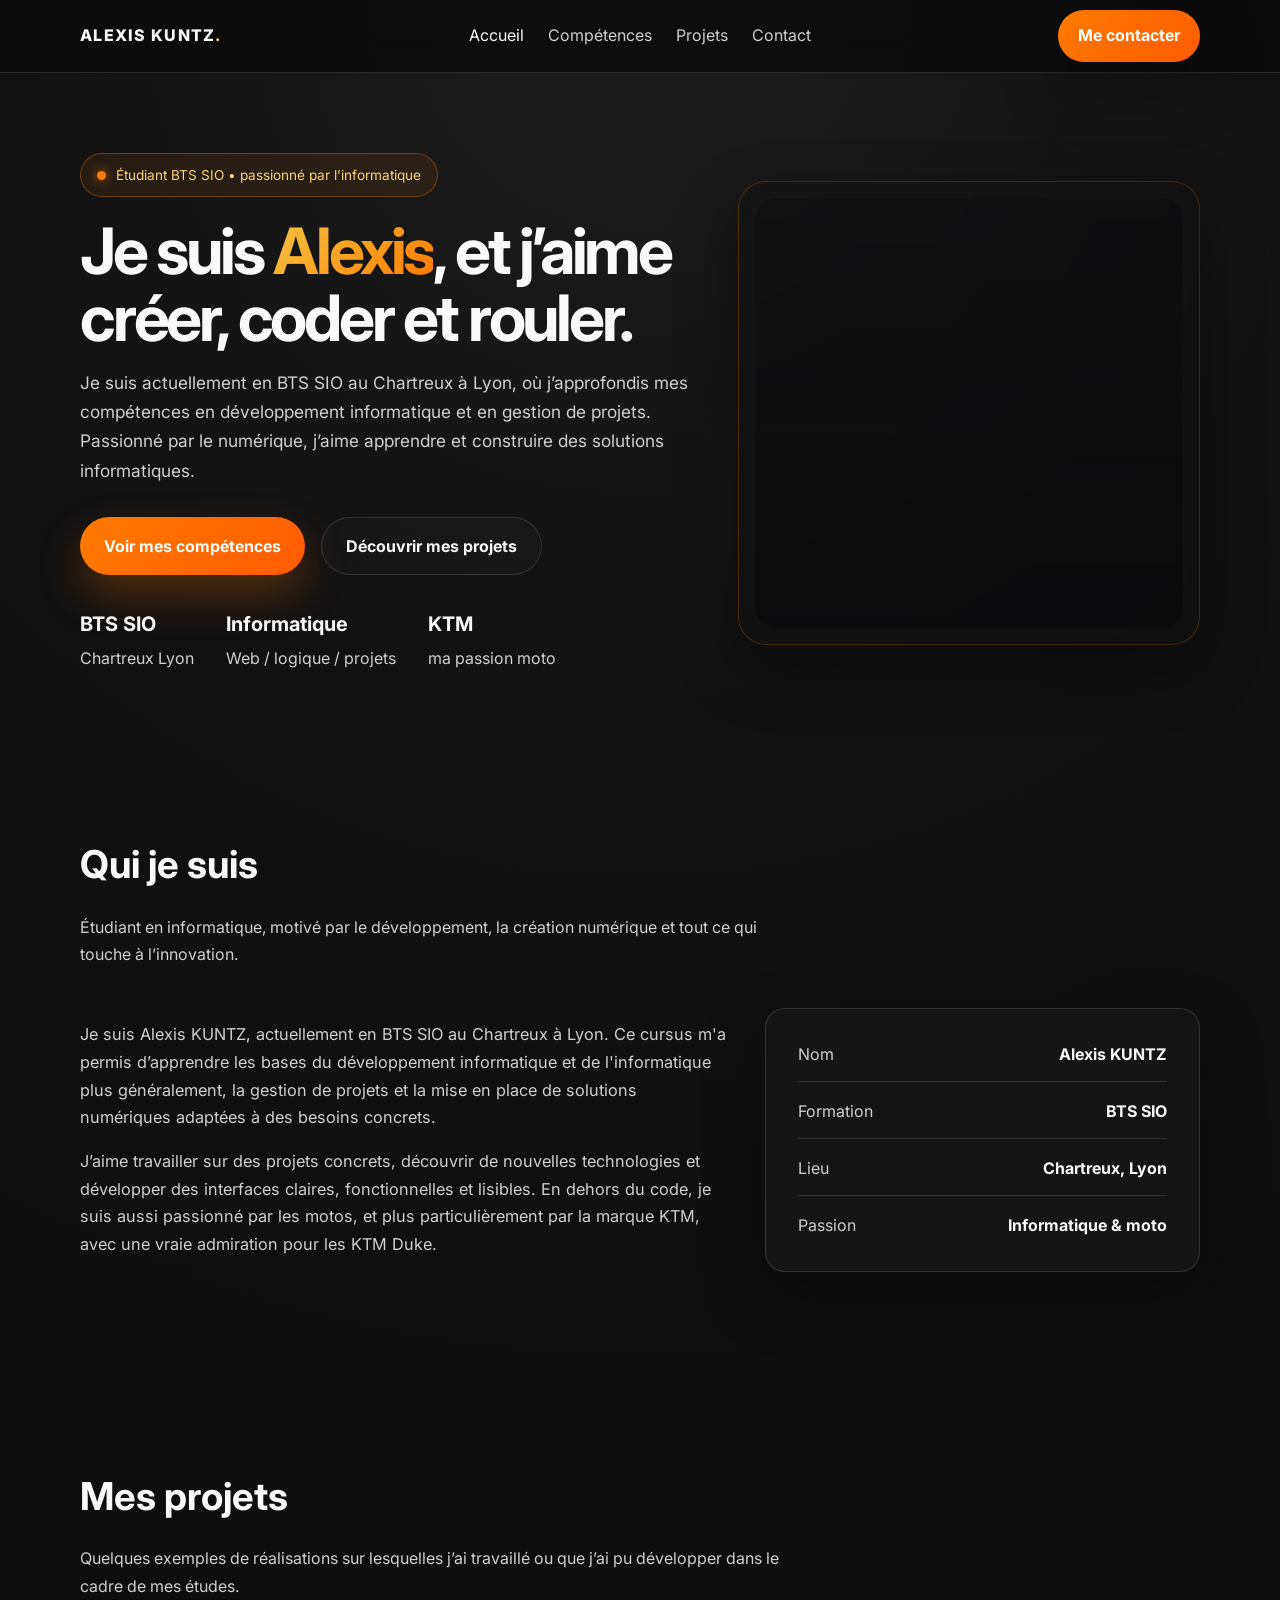
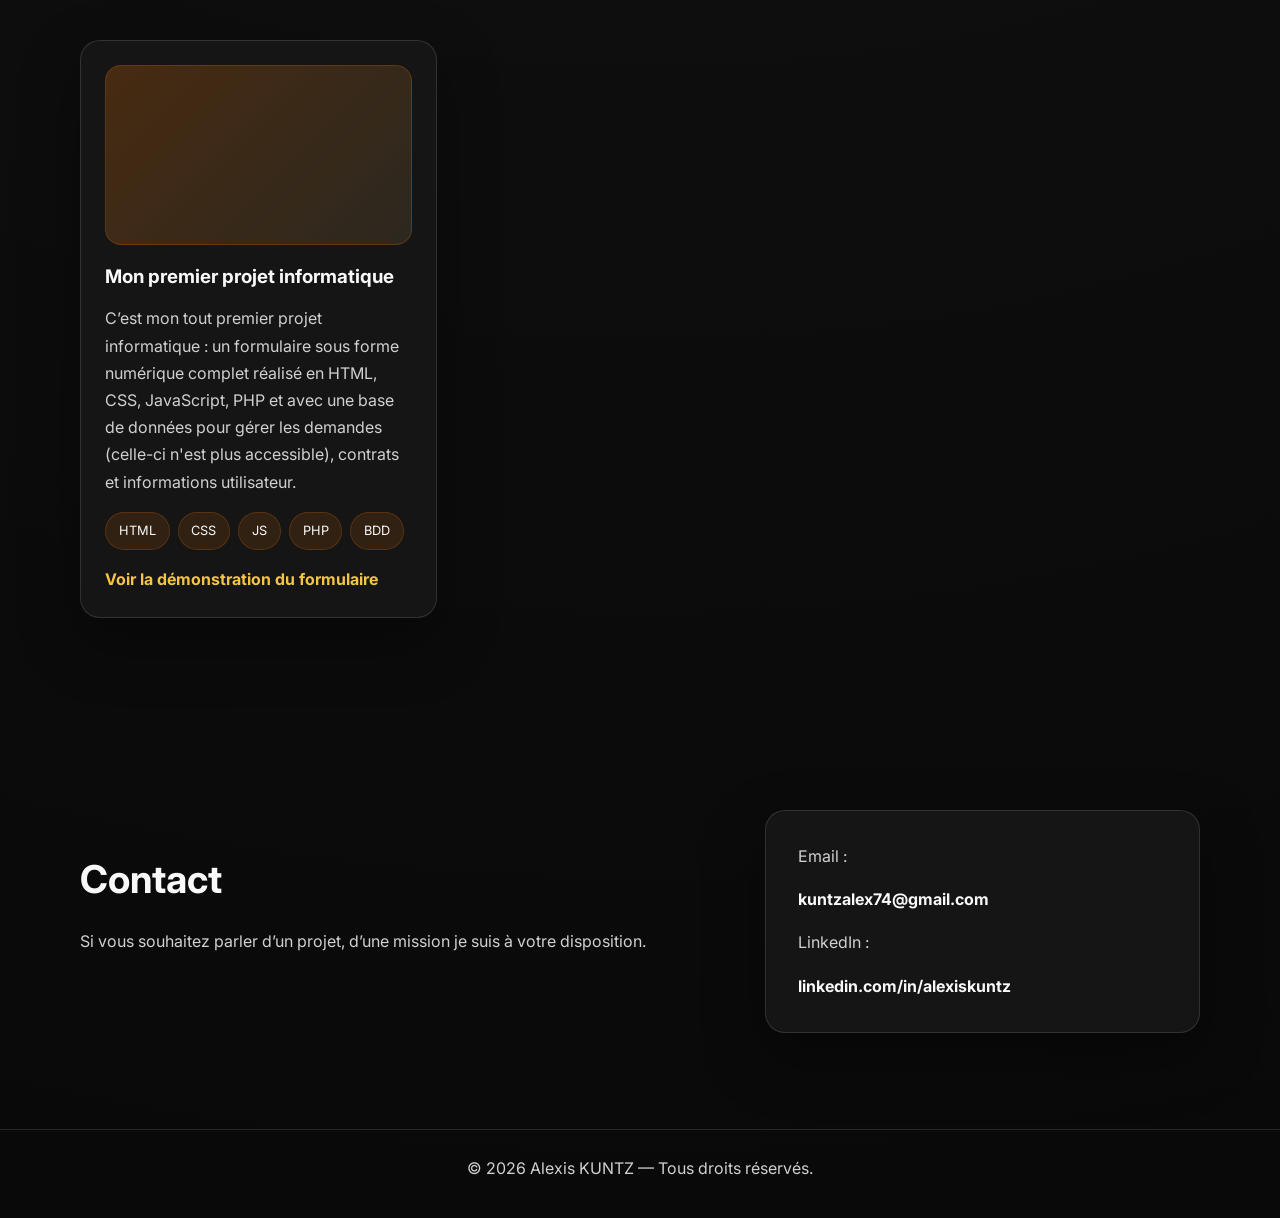
==== index.html @ f5c3c8d5 "Ajouter les pages principales du portfolio" ====
<!DOCTYPE html>
<html lang="fr">
  <head>
    <meta charset="UTF-8" />
    <meta name="viewport" content="width=device-width, initial-scale=1.0" />

    <title>Alexis KUNTZ | Portfolio</title>

    <meta
      name="description"
      content="Portfolio d'Alexis KUNTZ, étudiant en BTS SIO passionné par l'informatique et les motos KTM."
    />

    <link rel="preconnect" href="https://fonts.googleapis.com" />
    <link rel="preconnect" href="https://fonts.gstatic.com" crossorigin />

    <link
      href="https://fonts.googleapis.com/css2?family=Inter:wght@400;500;600;700;800;900&display=swap"
      rel="stylesheet"
    />

    <link rel="stylesheet" href="styles.css" />
  </head>

  <body>

    <header class="header">
      <div class="container nav">

        <a href="index.html" class="brand">
          Alexis KUNTZ<span>.</span>
        </a>

        <nav class="nav-links" aria-label="Navigation principale">
          <a href="index.html" class="active">Accueil</a>
          <a href="competences.html">Compétences</a>
          <a href="#projects">Projets</a>
          <a href="#contact">Contact</a>
        </nav>

        <a class="nav-cta" href="#contact">
          Me contacter
        </a>

      </div>
    </header>


    <main>

      <section class="hero">

        <div class="container hero-grid">

          <div>

            <div class="eyebrow">
              Étudiant BTS SIO • passionné par l’informatique
            </div>

            <h1>
              Je suis <span class="gradient">Alexis</span>,
              et j’aime créer, coder et rouler.
            </h1>

            <p>
              Je suis actuellement en BTS SIO au Chartreux à Lyon, où
              j’approfondis mes compétences en développement informatique
              et en gestion de projets. Passionné par le numérique, j’aime
              apprendre et construire des solutions informatiques.
            </p>


            <div class="hero-actions">

              <a
                class="btn btn-primary"
                href="competences.html"
              >
                Voir mes compétences
              </a>

              <a
                class="btn btn-secondary"
                href="#projects"
              >
                Découvrir mes projets
              </a>

            </div>


            <div class="hero-metrics">

              <div class="metric">
                <strong>BTS SIO</strong>
                <span>Chartreux Lyon</span>
              </div>

              <div class="metric">
                <strong>Informatique</strong>
                <span>Web / logique / projets</span>
              </div>

              <div class="metric">
                <strong>KTM</strong>
                <span>ma passion moto</span>
              </div>

            </div>

          </div>


          <div
            class="hero-visual"
            aria-label="Illustration de moto KTM"
          >

            <div class="bike-card">

              <div class="bike-visual">

                <div class="bike-mark">
                  DUKE
                </div>

                <div class="bike-shape"></div>

              </div>

            </div>

          </div>

        </div>

      </section>


      <section class="section" id="about">

        <div class="container">

          <h2 class="section-title">
            Qui je suis
          </h2>

          <p class="section-subtitle">
            Étudiant en informatique, motivé par le développement,
            la création numérique et tout ce qui touche à l’innovation.
          </p>


          <div class="about-grid">

            <div class="text-block">

              <p>
                Je suis Alexis KUNTZ, actuellement en BTS SIO au
                Chartreux à Lyon. Ce cursus m'a permis d’apprendre
                les bases du développement informatique et de l'informatique plus généralement,
                la gestion de projets et la mise en place de solutions numériques
                adaptées à des besoins concrets.
              </p>

              <p>
                J’aime travailler sur des projets concrets, découvrir
                de nouvelles technologies et développer des interfaces
                claires, fonctionnelles et lisibles. En dehors du code,
                je suis aussi passionné par les motos, et plus
                particulièrement par la marque KTM, avec une vraie
                admiration pour les KTM Duke.
              </p>

            </div>


            <aside class="info-panel">

              <div class="info-list">

                <div class="info-item">
                  <span>Nom</span>
                  <strong>Alexis KUNTZ</strong>
                </div>

                <div class="info-item">
                  <span>Formation</span>
                  <strong>BTS SIO</strong>
                </div>

                <div class="info-item">
                  <span>Lieu</span>
                  <strong>Chartreux, Lyon</strong>
                </div>

                <div class="info-item">
                  <span>Passion</span>
                  <strong>Informatique & moto</strong>
                </div>

              </div>

            </aside>

          </div>

        </div>

      </section>


      <section class="section" id="projects">

        <div class="container">

          <h2 class="section-title">
            Mes projets
          </h2>

          <p class="section-subtitle">
            Quelques exemples de réalisations sur lesquelles j’ai
            travaillé ou que j’ai pu développer dans le cadre de mes études.
          </p>


          <div class="projects-grid">


            <article class="project-card">

              <div class="project-visual project-form"></div>

              <h3>
                Mon premier projet informatique
              </h3>

              <p>
                C’est mon tout premier projet informatique : un formulaire sous forme numérique
                complet réalisé en HTML, CSS, JavaScript, PHP et avec une
                base de données pour gérer les demandes (celle-ci n'est plus accessible), contrats et
                informations utilisateur.
              </p>

              <div class="tags">

                <span class="tag">HTML</span>
                <span class="tag">CSS</span>
                <span class="tag">JS</span>
                <span class="tag">PHP</span>
                <span class="tag">BDD</span>

              </div>

              <p class="project-link">
                <a href="formulaire/index.html" target="_blank" rel="noreferrer">
                  Voir la démonstration du formulaire
                </a>
              </p>

            </article>


          </div>

        </div>

      </section>


      <section class="section" id="contact">

        <div class="container contact-grid">

          <div>

            <h2 class="section-title">
              Contact
            </h2>

            <p class="section-subtitle">
              Si vous souhaitez parler d’un projet, d’une mission
              je suis à votre disposition.
            </p>

          </div>


          <div class="contact-card">

            <div class="contact-info">

              <p>Email :</p>

              <a
                class="contact-link"
                href="mailto:alexiskuntz@email.com"
              >
                kuntzalex74@gmail.com
              </a>

              <p>LinkedIn :</p>

              <a
                class="contact-link"
                href="https://www.linkedin.com/in/alexis-kuntz-43b2b3379/"
              >
                linkedin.com/in/alexiskuntz
              </a>

            </div>

          </div>

        </div>

      </section>

    </main>


    <footer class="footer">

      <div class="container">
        © <span id="year"></span> Alexis KUNTZ — Tous droits réservés.
      </div>

    </footer>


    <script src="script.js"></script>

  </body>
</html>
---- styles.css ----
/* =========================================================
   VARIABLES
   ========================================================= */

:root {
  --bg: #0a0a0b;
  --bg-soft: #141414;
  --panel: #171717;
  --panel-strong: #1d1d1f;
  --card: #1b1b1d;

  --text: #f9f9f9;
  --muted: #d0d0d0;

  --line: rgba(255, 255, 255, 0.12);

  --primary: #ff7a00;
  --primary-strong: #ff5b00;

  --secondary: #f5c542;
  --accent: #ffd27a;

  --shadow: 0 24px 60px rgba(0, 0, 0, 0.35);
}


/* =========================================================
   RESET
   ========================================================= */

* {
  margin: 0;
  padding: 0;
  box-sizing: border-box;
}


html {
  scroll-behavior: smooth;
}


body {
  font-family: "Inter", "Segoe UI", sans-serif;

  background:
    radial-gradient(
      circle at top,
      #1d1d1d 0%,
      #111112 25%,
      #090909 100%
    );

  color: var(--text);

  line-height: 1.7;
}


a {
  color: inherit;
  text-decoration: none;
}


img {
  max-width: 100%;
  display: block;
}


/* =========================================================
   CONTENEUR GLOBAL
   ========================================================= */

.container {
  width: min(1120px, calc(100% - 2rem));
  margin: 0 auto;
}


.section {
  padding: 6rem 0;
}


.section-title {
  font-size: clamp(2rem, 3vw, 3rem);
  margin-bottom: 1rem;
  color: var(--text);
}


.section-subtitle {
  color: var(--muted);
  max-width: 700px;
  margin-bottom: 2.5rem;
}


/* =========================================================
   HEADER
   ========================================================= */

.header {
  position: sticky;
  top: 0;
  z-index: 20;

  backdrop-filter: blur(16px);

  background: rgba(10, 10, 11, 0.8);

  border-bottom: 1px solid var(--line);
}


.nav {
  display: flex;
  align-items: center;
  justify-content: space-between;

  min-height: 72px;
}


.brand {
  font-weight: 800;
  letter-spacing: 0.08em;
  text-transform: uppercase;
}


.brand span {
  color: var(--accent);
}


.nav-links {
  display: flex;
  align-items: center;
  gap: 1.5rem;
}


.nav-links a {
  color: var(--muted);

  transition:
    color 0.2s ease,
    transform 0.2s ease;
}


.nav-links a:hover,
.nav-links a.active {
  color: var(--text);
}


.nav-cta {
  padding: 0.8rem 1.25rem;

  border-radius: 999px;

  background:
    linear-gradient(
      135deg,
      var(--primary),
      var(--primary-strong)
    );

  color: #fff;

  font-weight: 700;

  box-shadow: var(--shadow);
}


/* =========================================================
   HERO PAGE ACCUEIL
   ========================================================= */

.hero {
  padding: 5rem 0 4rem;
}


.hero-grid {
  display: grid;

  grid-template-columns:
    1.15fr 0.85fr;

  align-items: center;

  gap: 2rem;
}


/* =========================================================
   EYEBROW
   ========================================================= */

.eyebrow {
  display: inline-flex;

  align-items: center;

  gap: 0.6rem;

  border:
    1px solid
    rgba(255, 122, 0, 0.35);

  background:
    rgba(255, 122, 0, 0.08);

  border-radius: 999px;

  padding: 0.6rem 1rem;

  color: var(--accent);

  font-size: 0.85rem;

  margin-bottom: 1.25rem;
}


.eyebrow::before {
  content: "";

  width: 9px;
  height: 9px;

  background: var(--primary);

  border-radius: 50%;

  box-shadow:
    0 0 12px
    rgba(255, 122, 0, 0.8);
}


/* =========================================================
   HERO TEXTE
   ========================================================= */

.hero h1 {
  font-size:
    clamp(2.7rem, 5vw, 5rem);

  line-height: 1.05;

  margin-bottom: 1rem;

  letter-spacing: -0.05em;
}


.hero h1 .gradient {
  background:
    linear-gradient(
      135deg,
      var(--secondary),
      var(--primary)
    );

  -webkit-background-clip: text;

  background-clip: text;

  color: transparent;
}


.hero p {
  color: var(--muted);

  font-size: 1.08rem;

  max-width: 680px;

  margin-bottom: 2rem;
}


/* =========================================================
   BOUTONS HERO
   ========================================================= */

.hero-actions {
  display: flex;

  flex-wrap: wrap;

  gap: 1rem;

  margin-bottom: 2rem;
}


.btn {
  display: inline-flex;

  align-items: center;

  justify-content: center;

  border-radius: 999px;

  padding: 0.9rem 1.5rem;

  font-weight: 700;

  transition:
    transform 0.2s ease,
    box-shadow 0.2s ease;
}


.btn:hover {
  transform: translateY(-2px);
}


.btn-primary {
  background:
    linear-gradient(
      135deg,
      var(--primary),
      var(--primary-strong)
    );

  color: white;

  box-shadow:
    0 20px 44px
    rgba(255, 122, 0, 0.27);
}


.btn-secondary {
  border: 1px solid var(--line);

  background:
    rgba(255, 255, 255, 0.02);
}


/* =========================================================
   METRIQUES
   ========================================================= */

.hero-metrics {
  display: flex;

  flex-wrap: wrap;

  gap: 2rem;
}


.metric {
  display: flex;

  flex-direction: column;

  gap: 0.25rem;
}


.metric strong {
  font-size: 1.25rem;

  color: var(--text);
}


.metric span {
  color: var(--muted);
}


/* =========================================================
   MOTO
   ========================================================= */

.hero-visual {
  display: flex;

  justify-content: center;
}


.bike-card {
  width: min(100%, 520px);

  background:
    rgba(17, 17, 17, 0.35);

  border:
    1px solid
    rgba(255, 122, 0, 0.22);

  border-radius: 28px;

  padding: 1rem;

  box-shadow: var(--shadow);

  backdrop-filter: blur(4px);
}


.bike-visual {
  position: relative;

  height: 430px;

  overflow: hidden;

  border-radius: 22px;

  background-image:
    linear-gradient(
      rgba(10, 10, 11, 0.38),
      rgba(10, 10, 11, 0.58)
    ),
    url("../image.png");

  background-size: cover;

  background-position: center;

  display: grid;

  place-items: center;
}


.bike-mark,
.bike-shape {
  display: none;
}


/* =========================================================
   QUI JE SUIS / CONTACT
   ========================================================= */

.about-grid,
.contact-grid {
  display: grid;

  grid-template-columns:
    1.2fr 0.8fr;

  gap: 2rem;

  align-items: center;
}


.text-block {
  color: var(--muted);

  font-size: 1.02rem;
}


.text-block p + p {
  margin-top: 1rem;
}


.info-panel,
.project-card,
.contact-card {
  background:
    rgba(23, 23, 24, 0.9);

  border:
    1px solid var(--line);

  border-radius: 20px;

  box-shadow: var(--shadow);
}


.info-panel {
  padding: 2rem;
}


.info-list {
  display: grid;

  gap: 1rem;
}


.info-item {
  display: flex;

  justify-content: space-between;

  gap: 1rem;

  padding-bottom: 0.8rem;

  border-bottom:
    1px solid var(--line);
}


.info-item:last-child {
  border-bottom: none;

  padding-bottom: 0;
}


.info-item span:first-child {
  color: var(--muted);
}


/* =========================================================
   PROJETS
   ========================================================= */

.projects-grid {
  display: grid;

  grid-template-columns:
    repeat(3, minmax(0, 1fr));

  gap: 1.5rem;
}


.project-card {
  padding: 1.5rem;
}


.project-visual {
  height: 180px;

  border-radius: 16px;

  margin-bottom: 1rem;

  border:
    1px solid
    rgba(255, 122, 0, 0.2);

  background:
    linear-gradient(
      135deg,
      rgba(255, 122, 0, 0.22),
      rgba(255, 255, 255, 0.04)
    );
}


.project-form {
  background:
    linear-gradient(
      135deg,
      rgba(255, 122, 0, 0.22),
      rgba(255, 211, 122, 0.1)
    );
}


.project-app {
  background:
    linear-gradient(
      135deg,
      rgba(255, 124, 0, 0.12),
      rgba(255, 255, 255, 0.03)
    );
}


.project-landing {
  background:
    linear-gradient(
      135deg,
      rgba(255, 216, 140, 0.14),
      rgba(255, 122, 0, 0.16)
    );
}


.project-card h3 {
  margin-bottom: 0.8rem;
}


.project-card p {
  color: var(--muted);
}


.tags {
  display: flex;

  flex-wrap: wrap;

  gap: 0.5rem;

  margin-top: 1rem;
}


.tag {
  color: var(--text);

  background:
    rgba(255, 122, 0, 0.12);

  border:
    1px solid
    rgba(255, 122, 0, 0.2);

  border-radius: 999px;

  font-size: 0.8rem;

  padding: 0.45rem 0.8rem;
}


.project-link {
  margin-top: 1rem;
}


.project-link a {
  color: var(--secondary);

  font-weight: 700;
}


/* =========================================================
   CONTACT
   ========================================================= */

.contact-card {
  padding: 2rem;
}


.contact-info {
  display: grid;

  gap: 1rem;

  color: var(--muted);
}


.contact-link {
  color: var(--text);

  font-weight: 700;
}

.contact-link:hover {
  color: rgba(255, 122, 0, 0.8);
}


/* =========================================================
   PAGE COMPÉTENCES
   ========================================================= */

.skills-page {
  padding-top: 4rem;

  padding-bottom: 4rem;
}


.skills-intro {
  margin-bottom: 2rem;
}


/* =========================================================
   CARTES INFORMATIONS COMPÉTENCES
   ========================================================= */

.skills-summary {
  display: grid;

  grid-template-columns:
    repeat(3, minmax(0, 1fr));

  gap: 1rem;

  margin-bottom: 1.5rem;
}


.summary-card {
  background:
    rgba(17, 17, 18, 0.7);

  border:
    1px solid
    rgba(255, 122, 0, 0.25);

  border-radius: 18px;

  padding: 1rem 1.2rem;

  box-shadow:
    0 16px 40px
    rgba(0, 0, 0, 0.18);
}


.summary-card span {
  display: block;

  color: var(--muted);

  font-size: 0.78rem;

  text-transform: uppercase;

  letter-spacing: 0.08em;

  margin-bottom: 0.45rem;
}


.summary-card strong {
  color: var(--text);

  font-size: 1.05rem;
}


/* =========================================================
   DOCUMENT BTS
   ========================================================= */

.worksheet-card {
  background:
    rgba(23, 23, 24, 0.95);

  border:
    1px solid var(--line);

  border-radius: 26px;

  padding: 1.2rem;

  box-shadow: var(--shadow);
}


.worksheet-header {
  display: flex;

  justify-content: space-between;

  align-items: center;

  gap: 1rem;

  padding:
    0.75rem 0.5rem 1rem;

  border-bottom:
    1px solid var(--line);

  margin-bottom: 1rem;
}


.worksheet-title {
  font-size: 1.08rem;

  font-weight: 800;

  letter-spacing: 0.04em;
}


.worksheet-session {
  font-weight: 700;

  color: var(--accent);

  white-space: nowrap;
}


/* =========================================================
   INFORMATIONS DU DOCUMENT
   ========================================================= */

.meta-grid {
  display: grid;

  grid-template-columns:
    1fr 1fr;

  gap: 1rem;

  padding:
    0.45rem 0.5rem;

  color: var(--muted);
}


.portfolio-line {
  grid-template-columns: 1fr;
}


.option-container {
  display: flex;

  align-items: center;

  flex-wrap: wrap;

  gap: 0.25rem;
}


.option-box {
  display: inline-block;

  margin-left: 0.4rem;

  padding:
    0.2rem 0.6rem;

  border-radius: 8px;

  background:
    rgba(255, 255, 255, 0.02);

  border:
    1px solid var(--line);

  color: var(--muted);
}


.option-box.active {
  border-color:
    rgba(255, 122, 0, 0.5);

  color: var(--text);

  background:
    rgba(255, 122, 0, 0.08);
}


/* =========================================================
   CONTENEUR DU TABLEAU
   ========================================================= */

.skills-table-wrap {
  overflow-x: auto;

  margin-top: 1.2rem;

  border:
    1px solid var(--line);

  border-radius: 16px;

  background:
    rgba(10, 10, 11, 0.9);

  scrollbar-width: thin;

  scrollbar-color:
    var(--primary)
    rgba(255, 255, 255, 0.05);
}


/* =========================================================
   TABLEAU PRINCIPAL
   ========================================================= */

.worksheet-table {
  width: 100%;

  min-width: 1100px;

  table-layout: fixed;

  border-collapse: collapse;

  background:
    rgba(18, 18, 19, 0.9);

  color: var(--text);
}


.worksheet-table th,
.worksheet-table td {
  border:
    1px solid
    rgba(255, 255, 255, 0.12);

  vertical-align: middle;

  padding: 0;
}


/* =========================================================
   COLONNE A
   RÉALISATIONS PROFESSIONNELLES
   ========================================================= */

.worksheet-table .first-col {
  width: 360px;

  min-width: 360px;

  max-width: 360px;

  height: 320px;

  padding: 1rem;

  background:
    rgba(255, 255, 255, 0.025);

  color: var(--text);

  text-align: center;

  vertical-align: bottom;

  font-size: 0.82rem;

  line-height: 1.4;

  font-weight: 800;
}


.first-col-title {
  font-weight: 800;

  font-style: italic;
}


.first-col-subtitle {
  margin-top: 0.2rem;

  font-size: 0.72rem;

  font-weight: 700;

  font-style: italic;

  color: var(--muted);
}


/* =========================================================
   COLONNE B VIDE
   ========================================================= */

.spacer-col {
  width: 52px;

  min-width: 52px;

  max-width: 52px;

  background:
    rgba(255, 255, 255, 0.015);
}


.spacer-cell {
  width: 52px;

  min-width: 52px;

  max-width: 52px;

  background:
    rgba(255, 255, 255, 0.015);
}


/* =========================================================
   COLONNES C À H
   ========================================================= */

.competency-col {
  width: 114px;

  min-width: 114px;

  max-width: 114px;

  height: 320px;

  background:
    rgba(255, 122, 0, 0.055);

  color: var(--text);

  text-align: center;

  vertical-align: bottom;

  overflow: hidden;
}


/* =========================================================
   TEXTE VERTICAL
   ========================================================= */

.vertical-text {
  width: 100%;

  height: 310px;

  display: flex;

  flex-direction: column;

  align-items: flex-start;

  justify-content: flex-start;

  gap: 0.45rem;

  writing-mode: vertical-rl;

  transform: rotate(180deg);

  padding:
    0.6rem 0.45rem;

  text-align: left;

  font-size: 0.59rem;

  line-height: 1.35;

  letter-spacing: 0;

  color: var(--muted);
}


.vertical-text strong {
  color: var(--accent);

  font-size: 0.62rem;

  font-weight: 800;
}


.vertical-text span {
  font-weight: 500;
}


/* =========================================================
   LIGNES DE PROJETS
   ========================================================= */

.project-row {
  height: 48px;
}


.left-cell {
  padding:
    0.7rem 0.8rem !important;

  line-height: 1.4;

  font-size: 0.82rem;

  color: var(--text);

  font-weight: 600;

  text-align: center;

  vertical-align: middle !important;

  background:
    rgba(255, 255, 255, 0.01);
}


/* =========================================================
   CELLULES VIDES
   ========================================================= */

.worksheet-table tbody
td:not(.left-cell):not(.mark-cell):not(.spacer-cell) {
  background:
    rgba(255, 255, 255, 0.008);
}


/* =========================================================
   X
   ========================================================= */

.mark-cell {
  padding: 0 !important;

  text-align: center !important;

  vertical-align: middle !important;

  font-weight: 900;

  font-size: 1.35rem;

  color: var(--secondary);

  background:
    rgba(255, 122, 0, 0.06);

  transition:
    background 0.2s ease,
    color 0.2s ease;
}


.mark-cell:hover {
  background:
    rgba(255, 122, 0, 0.14);

  color: var(--accent);
}


/* =========================================================
   PAGE RÉSOLUTION DE TICKETS — STAGE RTS
   ========================================================= */

.tickets-page {
  --tickets-cyan: #58e0e8;
  --tickets-blue: #3b82f6;
  --tickets-panel: #0b1422;

  overflow: hidden;

  background:
    linear-gradient(180deg, #070b12 0%, #090d14 42%, #080a0f 100%);
}


.tickets-hero {
  position: relative;

  min-height: 690px;

  overflow: hidden;

  border-bottom:
    1px solid
    rgba(88, 224, 232, 0.2);

  background:
    radial-gradient(circle at 78% 20%, rgba(59, 130, 246, 0.25), transparent 34%),
    radial-gradient(circle at 15% 82%, rgba(88, 224, 232, 0.12), transparent 30%),
    #070b12;
}


.tickets-hero-grid {
  position: absolute;
  inset: 0;

  background-image:
    linear-gradient(rgba(88, 224, 232, 0.06) 1px, transparent 1px),
    linear-gradient(90deg, rgba(88, 224, 232, 0.06) 1px, transparent 1px);
  background-size: 74px 74px;

  mask-image:
    linear-gradient(to bottom, transparent, #000 25%, #000 75%, transparent);
}


.tickets-hero-content {
  position: relative;
  z-index: 1;

  display: flex;

  min-height: 690px;

  flex-direction: column;
  justify-content: center;

  padding: 4.5rem 0;
}


.tickets-tags {
  display: flex;

  flex-wrap: wrap;

  gap: 0.7rem;

  margin-bottom: 1.6rem;
}


.tickets-tags span {
  padding: 0.45rem 0.8rem;

  border:
    1px solid
    rgba(88, 224, 232, 0.36);

  border-radius: 999px;

  background:
    rgba(10, 22, 36, 0.78);

  color: #c8fbff;

  font-size: 0.72rem;
  font-weight: 800;
  letter-spacing: 0.055em;
  text-transform: uppercase;
}


.tickets-kicker,
.tickets-work-type {
  color: var(--tickets-cyan);

  font-size: 0.82rem;
  font-weight: 900;
  letter-spacing: 0.08em;
  text-transform: uppercase;
}


.tickets-hero h1 {
  max-width: 900px;

  margin: 0.35rem 0 1.35rem;

  font-size:
    clamp(3.2rem, 8.5vw, 7.4rem);

  line-height: 0.9;
  letter-spacing: -0.07em;
}


.tickets-hero h1 em {
  color: transparent;

  font-style: normal;

  -webkit-text-stroke:
    1px
    rgba(167, 243, 248, 0.78);
}


.tickets-lead {
  max-width: 770px;

  color: #c3cfdf;

  font-size:
    clamp(1rem, 2vw, 1.25rem);
}


.tickets-identity {
  display: flex;

  align-items: center;

  gap: 1.15rem;

  width: min(760px, 100%);

  margin-top: 2.2rem;
}


.tickets-identity > div {
  flex: 1;

  padding: 1.15rem 1.25rem;

  border:
    1px solid
    rgba(59, 130, 246, 0.33);

  border-radius: 17px;

  background:
    rgba(8, 18, 34, 0.74);
}


.tickets-identity span:not(.tickets-identity-arrow) {
  display: block;

  margin-bottom: 0.28rem;

  color: #83a6c9;

  font-size: 0.7rem;
  font-weight: 800;
  letter-spacing: 0.06em;
  text-transform: uppercase;
}


.tickets-identity strong {
  font-size: 1.05rem;
}


.tickets-identity-arrow {
  color: var(--tickets-cyan);

  font-size: 1.4rem;
}


.tickets-facts {
  display: grid;

  grid-template-columns:
    repeat(4, minmax(0, 1fr));

  border-right:
    1px solid
    rgba(88, 224, 232, 0.16);

  border-bottom:
    1px solid
    rgba(88, 224, 232, 0.16);
}


.tickets-facts article {
  padding: 1.45rem;

  border-top:
    1px solid
    rgba(88, 224, 232, 0.16);

  border-left:
    1px solid
    rgba(88, 224, 232, 0.16);

  background:
    rgba(8, 17, 29, 0.72);
}


.tickets-facts span {
  display: block;

  margin-bottom: 0.4rem;

  color: #6fa6c0;

  font-size: 0.7rem;
  font-weight: 800;
  letter-spacing: 0.06em;
  text-transform: uppercase;
}


.tickets-facts strong {
  color: #eefaff;

  font-size: 0.92rem;
}


.tickets-overview,
.tickets-method {
  display: grid;

  grid-template-columns:
    minmax(0, 1.25fr)
    minmax(310px, 0.75fr);

  align-items: start;

  gap: 5rem;

  padding:
    clamp(5rem, 10vw, 8rem) 0;
}


.tickets-section-copy h2,
.tickets-section-heading h2,
.tickets-observation h2,
.tickets-cta h2 {
  margin: 0.7rem 0 1.25rem;

  font-size:
    clamp(2rem, 4.3vw, 3.5rem);

  line-height: 1.05;
  letter-spacing: -0.045em;
}


.tickets-section-copy p,
.tickets-section-heading > p,
.tickets-observation p {
  color: #aab9cb;
}


.tickets-section-copy p + p,
.tickets-observation p + p {
  margin-top: 1rem;
}


.tickets-section-copy strong {
  color: #d9fbff;
}


.tickets-scope-card {
  padding: 1.5rem;

  border:
    1px solid
    rgba(88, 224, 232, 0.3);

  border-radius: 22px;

  background:
    linear-gradient(145deg, rgba(11, 27, 46, 0.94), rgba(7, 14, 26, 0.94));

  box-shadow:
    0 26px 70px
    rgba(0, 0, 0, 0.3);
}


.tickets-card-label {
  display: block;

  margin-bottom: 1.1rem;

  color: var(--tickets-cyan);

  font-size: 0.72rem;
  font-weight: 900;
  letter-spacing: 0.075em;
  text-transform: uppercase;
}


.tickets-scope-item {
  display: grid;

  grid-template-columns: 38px 1fr;

  gap: 0.8rem;

  padding: 1rem 0;

  border-top:
    1px solid
    rgba(88, 224, 232, 0.15);
}


.tickets-scope-item > span {
  color: #64a8ff;

  font-size: 0.73rem;
  font-weight: 900;
}


.tickets-scope-item p {
  color: #b7c8da;
}


.tickets-scope-item strong {
  color: #f3fdff;
}


.tickets-work,
.tickets-observation {
  padding:
    clamp(5rem, 10vw, 8rem) 0;

  border-top:
    1px solid
    rgba(88, 224, 232, 0.13);

  border-bottom:
    1px solid
    rgba(88, 224, 232, 0.13);

  background:
    linear-gradient(145deg, rgba(12, 28, 48, 0.66), rgba(7, 12, 21, 0.72));
}


.tickets-section-heading {
  display: grid;

  grid-template-columns:
    minmax(0, 1.1fr)
    minmax(300px, 0.9fr);

  align-items: end;

  gap: 0 4rem;

  margin-bottom: 2.5rem;
}


.tickets-section-heading .eyebrow {
  grid-column: 1 / -1;
}


.tickets-section-heading h2 {
  margin-bottom: 0;
}


.tickets-work-grid {
  display: grid;

  grid-template-columns:
    repeat(2, minmax(0, 1fr));

  gap: 1rem;
}


.tickets-work-grid article {
  position: relative;

  min-height: 280px;

  overflow: hidden;

  padding: 1.6rem;

  border:
    1px solid
    rgba(59, 130, 246, 0.22);

  border-radius: 20px;

  background:
    rgba(7, 15, 27, 0.8);
}


.tickets-work-grid article::after {
  content: "";

  position: absolute;
  right: -45px;
  bottom: -45px;

  width: 125px;
  height: 125px;

  border:
    1px solid
    rgba(88, 224, 232, 0.2);

  border-radius: 50%;
}


.tickets-work-number {
  position: absolute;
  top: 1rem;
  right: 1.2rem;

  color:
    rgba(88, 224, 232, 0.16);

  font-size: 3.5rem;
  font-weight: 900;
  line-height: 1;
}


.tickets-work-type {
  margin-bottom: 4.5rem;
}


.tickets-work-grid h3 {
  margin-bottom: 0.6rem;

  font-size: 1.35rem;
}


.tickets-work-grid article > p:last-child,
.tickets-skills-grid p {
  color: #98aac0;
}


.tickets-process {
  border-top:
    1px solid
    rgba(88, 224, 232, 0.2);

  list-style: none;
}


.tickets-process li {
  display: grid;

  grid-template-columns: 48px 1fr;

  gap: 0.9rem;

  padding: 1rem 0;

  border-bottom:
    1px solid
    rgba(88, 224, 232, 0.2);
}


.tickets-process li > span {
  color: var(--tickets-cyan);

  font-size: 0.72rem;
  font-weight: 900;
}


.tickets-process strong {
  display: block;

  color: #eefcff;
}


.tickets-process p {
  color: #8296ad;

  font-size: 0.88rem;
}


.tickets-observation-grid {
  display: grid;

  grid-template-columns:
    minmax(0, 0.95fr)
    minmax(0, 1.05fr);

  gap: 5rem;
}


.tickets-skills {
  padding:
    clamp(5rem, 10vw, 8rem) 0;
}


.tickets-skills-grid {
  display: grid;

  grid-template-columns:
    repeat(3, minmax(0, 1fr));

  gap: 1rem;
}


.tickets-skills-grid article {
  min-height: 250px;

  padding: 1.55rem;

  border:
    1px solid
    rgba(88, 224, 232, 0.23);

  border-radius: 20px;

  background:
    linear-gradient(145deg, rgba(14, 33, 53, 0.74), rgba(7, 14, 25, 0.78));
}


.tickets-skills-grid article > span {
  display: grid;

  width: 48px;
  height: 48px;

  place-items: center;

  margin-bottom: 2.7rem;

  border-radius: 13px;

  background:
    linear-gradient(135deg, var(--tickets-blue), #1d4ed8);

  color: #fff;

  font-size: 0.78rem;
  font-weight: 900;
}


.tickets-skills-grid h3 {
  margin-bottom: 0.55rem;

  font-size: 1.22rem;
}


.tickets-cta {
  display: flex;

  align-items: center;
  justify-content: space-between;

  gap: 2rem;

  margin-bottom: 5rem;

  padding: 2rem;

  border:
    1px solid
    rgba(88, 224, 232, 0.28);

  border-radius: 22px;

  background:
    linear-gradient(120deg, rgba(59, 130, 246, 0.15), rgba(88, 224, 232, 0.06));
}


.tickets-cta h2 {
  max-width: 720px;

  margin-bottom: 0;

  font-size:
    clamp(1.5rem, 3vw, 2.4rem);
}


@media (max-width: 900px) {
  .tickets-facts {
    grid-template-columns:
      repeat(2, minmax(0, 1fr));
  }


  .tickets-overview,
  .tickets-method,
  .tickets-section-heading,
  .tickets-observation-grid {
    grid-template-columns: 1fr;

    gap: 2.5rem;
  }


  .tickets-skills-grid {
    grid-template-columns:
      repeat(2, minmax(0, 1fr));
  }
}


@media (max-width: 650px) {
  .tickets-hero,
  .tickets-hero-content {
    min-height: 680px;
  }


  .tickets-hero-content {
    padding: 3.5rem 0;
  }


  .tickets-identity {
    align-items: stretch;

    flex-direction: column;
  }


  .tickets-identity-arrow {
    align-self: center;

    transform: rotate(90deg);
  }


  .tickets-facts,
  .tickets-work-grid,
  .tickets-skills-grid {
    grid-template-columns: 1fr;
  }


  .tickets-work-grid article {
    min-height: 245px;
  }


  .tickets-cta {
    align-items: flex-start;

    flex-direction: column;

    padding: 1.4rem;
  }
}


.certification-mark-link,
.project-mark-link {
  display: grid;

  width: 100%;
  height: 48px;

  place-items: center;

  cursor: pointer;

  transition:
    transform 0.2s ease,
    text-shadow 0.2s ease;
}


.certification-mark-link:hover,
.project-mark-link:hover {
  transform: scale(1.14);

  text-shadow:
    0 0 18px
    rgba(245, 197, 66, 0.45);
}


.certification-mark-link:focus-visible,
.project-mark-link:focus-visible {
  outline: 3px solid var(--accent);

  outline-offset: -4px;
}


/* =========================================================
   PROJET HOLOCIBO
   ========================================================= */

.holocibo-page {
  --holo-blue: #22d3ee;
  --holo-blue-strong: #0ea5e9;
  --holo-navy: #071525;

  overflow: hidden;
}


.holocibo-hero {
  position: relative;

  display: flex;

  min-height: 690px;

  align-items: flex-end;

  border-bottom:
    1px solid
    rgba(34, 211, 238, 0.25);
}


.holocibo-hero-image,
.holocibo-hero-overlay {
  position: absolute;
  inset: 0;

  width: 100%;
  height: 100%;
}


.holocibo-hero-image {
  object-fit: cover;

  object-position: center;
}


.holocibo-hero-overlay {
  background:
    linear-gradient(
      90deg,
      rgba(2, 7, 16, 0.97) 0%,
      rgba(2, 7, 16, 0.78) 48%,
      rgba(2, 7, 16, 0.24) 100%
    ),
    linear-gradient(
      0deg,
      rgba(2, 7, 16, 0.95),
      transparent 55%
    );
}


.holocibo-hero-content {
  position: relative;
  z-index: 1;

  padding:
    4.5rem 0;
}


.holocibo-hero .back-link {
  margin-bottom: 2rem;
}


.holocibo-logo {
  width: 180px;

  margin-bottom: 1.5rem;

  border-radius: 14px;
}


.holocibo-tags {
  display: flex;

  flex-wrap: wrap;

  gap: 0.6rem;

  margin-bottom: 1.1rem;
}


.holocibo-tags span {
  padding:
    0.4rem 0.7rem;

  border:
    1px solid
    rgba(34, 211, 238, 0.42);

  border-radius: 999px;

  background:
    rgba(7, 21, 37, 0.7);

  color: #a5f3fc;

  font-size: 0.76rem;
  font-weight: 800;
  letter-spacing: 0.05em;
  text-transform: uppercase;
}


.holocibo-hero h1 {
  font-size:
    clamp(3.6rem, 9vw, 7.5rem);

  line-height: 0.95;
  letter-spacing: -0.065em;
}


.holocibo-hero-content > p {
  max-width: 650px;

  margin-top: 1.3rem;

  color: #d8f8ff;

  font-size:
    clamp(1.05rem, 2vw, 1.35rem);
}


.holocibo-live-button {
  display: flex;

  width: min(100%, 540px);

  align-items: center;
  justify-content: space-between;

  gap: 1.5rem;

  margin-top: 2rem;

  padding:
    1.25rem 1.4rem;

  border:
    1px solid
    rgba(103, 232, 249, 0.9);

  border-radius: 18px;

  background:
    linear-gradient(
      120deg,
      #22d3ee 0%,
      #0891b2 100%
    );

  box-shadow:
    0 18px 45px rgba(8, 145, 178, 0.32),
    0 0 0 1px rgba(255, 255, 255, 0.12) inset;

  color: #021018;

  text-decoration: none;

  transition:
    transform 180ms ease,
    box-shadow 180ms ease,
    filter 180ms ease;
}


.holocibo-live-button:hover {
  transform: translateY(-3px);

  box-shadow:
    0 24px 55px rgba(8, 145, 178, 0.45),
    0 0 0 1px rgba(255, 255, 255, 0.2) inset;

  filter: brightness(1.08);
}


.holocibo-live-button:focus-visible {
  outline:
    3px solid
    #f8fafc;
  outline-offset: 4px;
}


.holocibo-live-button-copy {
  display: grid;

  gap: 0.28rem;
}


.holocibo-live-button-copy strong {
  font-size:
    clamp(1.05rem, 2.2vw, 1.35rem);

  line-height: 1.15;
}


.holocibo-live-button-copy small {
  color: rgba(2, 16, 24, 0.76);

  font-size: 0.82rem;
  font-weight: 700;
}


.holocibo-live-button-icon {
  display: grid;

  width: 50px;
  height: 50px;

  flex: 0 0 50px;

  place-items: center;

  border-radius: 14px;

  background: rgba(2, 16, 24, 0.14);

  font-size: 1.75rem;
  font-weight: 800;
}


.backup-status {
  display: inline-flex;

  align-items: center;

  gap: 0.6rem;

  margin-top: 1.6rem;

  padding:
    0.65rem 0.85rem;

  border:
    1px solid
    rgba(34, 211, 238, 0.28);

  border-radius: 12px;

  background:
    rgba(2, 7, 16, 0.74);

  color: #d8f8ff;

  font-size: 0.82rem;
  font-weight: 700;
}


.backup-status-dot {
  width: 8px;
  height: 8px;

  border-radius: 50%;

  background: #34d399;

  box-shadow:
    0 0 16px
    rgba(52, 211, 153, 0.8);
}


.holocibo-facts {
  display: grid;

  grid-template-columns:
    repeat(4, minmax(0, 1fr));

  margin-top: -1px;

  border-right:
    1px solid var(--line);

  border-bottom:
    1px solid var(--line);
}


.holocibo-facts article {
  padding:
    1.4rem 1.2rem;

  border-left:
    1px solid var(--line);
}


.holocibo-facts span {
  display: block;

  margin-bottom: 0.4rem;

  color: var(--muted);

  font-size: 0.72rem;
  letter-spacing: 0.09em;
  text-transform: uppercase;
}


.holocibo-facts strong {
  font-size: 0.96rem;
}


.holocibo-overview {
  display: grid;

  grid-template-columns:
    minmax(0, 1.15fr)
    minmax(300px, 0.65fr);

  gap: 4rem;

  padding:
    6rem 0;
}


.holocibo-overview h2,
.holocibo-section-heading h2,
.holocibo-proof h2,
.holocibo-cta h2 {
  margin:
    0.55rem 0 1.4rem;

  font-size:
    clamp(2.1rem, 4.2vw, 3.7rem);

  line-height: 1.06;
  letter-spacing: -0.045em;
}


.holocibo-overview-copy p,
.holocibo-section-heading > p,
.holocibo-proof-copy > p {
  color: var(--muted);
}


.holocibo-overview-copy p + p {
  margin-top: 1rem;
}


.holocibo-brief-card {
  position: relative;

  align-self: start;

  overflow: hidden;

  padding:
    4.8rem 1.5rem 1.5rem;

  border:
    1px solid
    rgba(34, 211, 238, 0.28);

  border-radius: 24px;

  background:
    linear-gradient(
      145deg,
      rgba(34, 211, 238, 0.1),
      rgba(7, 21, 37, 0.7)
    );
}


.brief-index {
  position: absolute;
  top: 0.5rem;
  right: 1rem;

  color:
    rgba(34, 211, 238, 0.25);

  font-size: 4rem;
  font-weight: 900;
  line-height: 1;
}


.holocibo-brief-card h3 {
  margin-bottom: 0.7rem;

  color: #a5f3fc;

  font-size: 1.25rem;
}


.holocibo-brief-card p,
.holocibo-brief-card li {
  color: var(--muted);
}


.holocibo-brief-card ul {
  margin:
    1rem 0 0 1.1rem;
}


.holocibo-brief-card li + li {
  margin-top: 0.35rem;
}


.holocibo-seo-section {
  padding:
    5.5rem 0;

  border-top:
    1px solid
    rgba(34, 211, 238, 0.15);

  border-bottom:
    1px solid
    rgba(34, 211, 238, 0.15);

  background:
    radial-gradient(
      circle at 10% 0%,
      rgba(34, 211, 238, 0.1),
      transparent 35%
    ),
    rgba(7, 21, 37, 0.4);
}


.holocibo-section-heading {
  display: grid;

  grid-template-columns:
    minmax(0, 1fr)
    minmax(300px, 0.8fr);

  align-items: end;

  gap: 4rem;

  margin-bottom: 2.5rem;
}


.seo-method-grid {
  display: grid;

  grid-template-columns:
    repeat(4, minmax(0, 1fr));

  border-top:
    1px solid
    rgba(34, 211, 238, 0.22);

  border-left:
    1px solid
    rgba(34, 211, 238, 0.22);
}


.seo-method-grid article {
  min-height: 270px;

  padding: 1.35rem;

  border-right:
    1px solid
    rgba(34, 211, 238, 0.22);

  border-bottom:
    1px solid
    rgba(34, 211, 238, 0.22);
}


.seo-method-grid article > span {
  display: block;

  margin-bottom: 3.6rem;

  color: var(--holo-blue);

  font-size: 0.76rem;
  font-weight: 900;
}


.seo-method-grid h3 {
  margin-bottom: 0.65rem;

  font-size: 1.08rem;
}


.seo-method-grid p {
  color: var(--muted);

  font-size: 0.88rem;
}


.holocibo-showcase {
  padding:
    6rem 0;
}


.holocibo-gallery {
  display: grid;

  grid-template-columns:
    repeat(12, minmax(0, 1fr));

  grid-auto-rows: 220px;

  gap: 1rem;
}


.gallery-item {
  position: relative;

  grid-column: span 3;

  overflow: hidden;

  border:
    1px solid
    rgba(34, 211, 238, 0.22);

  border-radius: 18px;

  background: var(--holo-navy);
}


.gallery-item-large {
  grid-column: span 7;
  grid-row: span 2;
}


.gallery-item-tall {
  grid-column: span 5;
  grid-row: span 2;
}


.gallery-item img {
  width: 100%;
  height: 100%;

  object-fit: cover;

  transition:
    transform 0.4s ease,
    filter 0.4s ease;
}


.gallery-item:hover img {
  transform: scale(1.035);

  filter: brightness(0.75);
}


.gallery-item figcaption {
  position: absolute;
  left: 0.8rem;
  bottom: 0.8rem;

  padding:
    0.45rem 0.65rem;

  border:
    1px solid
    rgba(165, 243, 252, 0.25);

  border-radius: 999px;

  background:
    rgba(2, 7, 16, 0.82);

  color: #d8f8ff;

  font-size: 0.75rem;
  font-weight: 700;
}


.holocibo-proof {
  display: grid;

  grid-template-columns:
    minmax(0, 0.85fr)
    minmax(0, 1.15fr);

  gap: 4rem;

  margin-bottom: 6rem;

  padding:
    2rem;

  border:
    1px solid
    rgba(34, 211, 238, 0.28);

  border-radius: 26px;

  background:
    linear-gradient(
      140deg,
      rgba(34, 211, 238, 0.1),
      rgba(7, 21, 37, 0.6)
    );
}


.holocibo-proof h2 {
  font-size:
    clamp(1.8rem, 3vw, 2.7rem);
}


.holocibo-security-note {
  margin-top: 1rem;

  padding-left: 0.9rem;

  border-left:
    2px solid var(--holo-blue);

  font-size: 0.86rem;
}


.proof-grid {
  display: grid;

  grid-template-columns:
    repeat(2, minmax(0, 1fr));

  gap: 0.8rem;
}


.proof-grid article {
  display: flex;

  min-height: 145px;

  flex-direction: column;
  justify-content: space-between;

  padding: 1rem;

  border:
    1px solid
    rgba(34, 211, 238, 0.2);

  border-radius: 16px;

  background:
    rgba(2, 7, 16, 0.52);
}


.proof-grid strong {
  color: #a5f3fc;

  font-size: 1.65rem;
}


.proof-grid span {
  color: var(--muted);

  font-size: 0.8rem;
}


.holocibo-cta {
  display: flex;

  align-items: center;
  justify-content: space-between;

  gap: 2rem;

  margin-bottom: 5rem;

  padding:
    2rem;

  border-top:
    1px solid var(--line);

  border-bottom:
    1px solid var(--line);
}


.holocibo-cta h2 {
  max-width: 720px;

  font-size:
    clamp(1.5rem, 3vw, 2.4rem);
}


@media (max-width: 950px) {
  .holocibo-facts,
  .seo-method-grid {
    grid-template-columns:
      repeat(2, minmax(0, 1fr));
  }


  .holocibo-overview,
  .holocibo-section-heading,
  .holocibo-proof {
    grid-template-columns: 1fr;

    gap: 2rem;
  }


  .gallery-item,
  .gallery-item-large,
  .gallery-item-tall {
    grid-column: span 6;
    grid-row: span 1;
  }
}


@media (max-width: 650px) {
  .holocibo-hero {
    min-height: 610px;
  }


  .holocibo-hero-overlay {
    background:
      linear-gradient(
        0deg,
        rgba(2, 7, 16, 0.98) 0%,
        rgba(2, 7, 16, 0.74) 70%,
        rgba(2, 7, 16, 0.36) 100%
      );
  }


  .holocibo-logo {
    width: 130px;
  }


  .holocibo-live-button {
    padding:
      1rem 1.05rem;

    border-radius: 15px;
  }


  .holocibo-live-button-icon {
    width: 44px;
    height: 44px;

    flex-basis: 44px;
  }


  .holocibo-facts,
  .seo-method-grid,
  .proof-grid {
    grid-template-columns: 1fr;
  }


  .seo-method-grid article {
    min-height: 0;
  }


  .seo-method-grid article > span {
    margin-bottom: 1.8rem;
  }


  .holocibo-gallery {
    grid-auto-rows: 240px;
  }


  .gallery-item,
  .gallery-item-large,
  .gallery-item-tall {
    grid-column: 1 / -1;
  }


  .holocibo-proof {
    padding: 1.25rem;
  }


  .holocibo-cta {
    align-items: flex-start;

    flex-direction: column;

    padding:
      1.5rem 0;
  }
}


/* =====================================================
   PAGE PROJET RESAPPLI / PRIXY
   ===================================================== */

.prixy-page {
  overflow: hidden;

  background:
    #050814;

  color: #f8fafc;
}


.prixy-hero {
  position: relative;

  display: flex;

  min-height: 720px;

  align-items: flex-end;

  border-bottom:
    1px solid
    rgba(129, 140, 248, 0.28);

  background:
    radial-gradient(circle at 78% 25%, rgba(99, 102, 241, 0.3), transparent 28%),
    radial-gradient(circle at 20% 82%, rgba(45, 212, 191, 0.16), transparent 30%),
    linear-gradient(140deg, #050814 0%, #0b1027 54%, #101a39 100%);
}


.prixy-hero-grid {
  position: absolute;
  inset: 0;

  opacity: 0.18;

  background-image:
    linear-gradient(rgba(165, 180, 252, 0.22) 1px, transparent 1px),
    linear-gradient(90deg, rgba(165, 180, 252, 0.22) 1px, transparent 1px);
  background-size: 52px 52px;

  mask-image:
    linear-gradient(to bottom, transparent, #000 28%, #000 76%, transparent);
}


.prixy-hero-content {
  position: relative;
  z-index: 1;

  padding:
    5rem 0;
}


.prixy-hero .back-link {
  margin-bottom: 2.8rem;
}


.prixy-tags {
  display: flex;

  flex-wrap: wrap;

  gap: 0.65rem;

  margin-bottom: 1.35rem;
}


.prixy-tags span {
  padding:
    0.45rem 0.78rem;

  border:
    1px solid
    rgba(165, 180, 252, 0.45);

  border-radius: 999px;

  background:
    rgba(15, 23, 42, 0.68);

  color: #c7d2fe;

  font-size: 0.76rem;
  font-weight: 800;
  letter-spacing: 0.06em;
  text-transform: uppercase;
}


.prixy-kicker {
  margin-bottom: 0.4rem;

  color: #5eead4;

  font-size:
    clamp(1rem, 2vw, 1.25rem);
  font-weight: 800;
  letter-spacing: 0.08em;
  text-transform: uppercase;
}


.prixy-hero h1 {
  padding-bottom: 0.08em;

  font-size:
    clamp(5rem, 13vw, 10.5rem);

  line-height: 0.98;
  letter-spacing: -0.055em;

  background:
    linear-gradient(100deg, #f8fafc 12%, #c7d2fe 50%, #5eead4 100%);
  background-clip: text;

  color: transparent;
}


.prixy-lead {
  max-width: 760px;

  margin-top: 2rem;

  color: #dbeafe;

  font-size:
    clamp(1.08rem, 2.2vw, 1.45rem);
  line-height: 1.65;
}


.prixy-identity {
  display: flex;

  width: min(100%, 680px);

  align-items: center;

  gap: 1.2rem;

  margin-top: 2.2rem;
}


.prixy-identity > div {
  display: grid;

  min-width: 0;

  flex: 1;

  gap: 0.25rem;

  padding:
    1rem 1.15rem;

  border:
    1px solid
    rgba(129, 140, 248, 0.3);

  border-radius: 16px;

  background:
    rgba(8, 15, 35, 0.72);
}


.prixy-identity span {
  color: #94a3b8;

  font-size: 0.75rem;
  font-weight: 700;
  letter-spacing: 0.04em;
  text-transform: uppercase;
}


.prixy-identity strong {
  color: #f8fafc;

  font-size: 1.25rem;
}


.prixy-identity-arrow {
  color: #5eead4 !important;

  font-size: 1.65rem !important;
}


.prixy-facts {
  display: grid;

  grid-template-columns:
    repeat(4, minmax(0, 1fr));

  border-left:
    1px solid
    rgba(129, 140, 248, 0.2);
}


.prixy-facts article {
  display: grid;

  gap: 0.4rem;

  padding:
    1.6rem;

  border-right:
    1px solid
    rgba(129, 140, 248, 0.2);
  border-bottom:
    1px solid
    rgba(129, 140, 248, 0.2);

  background:
    rgba(15, 23, 42, 0.6);
}


.prixy-facts span,
.prixy-card-label {
  color: #818cf8;

  font-size: 0.72rem;
  font-weight: 800;
  letter-spacing: 0.08em;
  text-transform: uppercase;
}


.prixy-facts strong {
  font-size: 0.95rem;
}


.prixy-overview,
.prixy-evolution {
  display: grid;

  grid-template-columns:
    minmax(0, 1.25fr)
    minmax(300px, 0.75fr);

  gap:
    clamp(2.5rem, 7vw, 6rem);

  align-items: center;

  padding-top:
    clamp(5rem, 10vw, 8rem);
  padding-bottom:
    clamp(5rem, 10vw, 8rem);
}


.prixy-section-copy h2,
.prixy-section-heading h2,
.prixy-cta h2 {
  margin:
    0.6rem 0 1.5rem;

  font-size:
    clamp(2.15rem, 4.8vw, 4rem);

  line-height: 1.04;
  letter-spacing: -0.05em;
}


.prixy-section-copy p,
.prixy-section-heading p,
.prixy-scope-card p,
.prixy-stack-status p {
  color: #aebbd0;

  line-height: 1.75;
}


.prixy-section-copy p + p {
  margin-top: 1rem;
}


.prixy-scope-card,
.prixy-stack-status {
  padding:
    1.6rem;

  border:
    1px solid
    rgba(129, 140, 248, 0.3);

  border-radius: 22px;

  background:
    linear-gradient(145deg, rgba(30, 41, 75, 0.92), rgba(8, 15, 35, 0.92));

  box-shadow:
    0 30px 80px rgba(2, 6, 23, 0.42);
}


.prixy-scope-item {
  display: grid;

  grid-template-columns:
    44px 1fr;

  gap: 1rem;

  align-items: start;

  padding:
    1.25rem 0;

  border-bottom:
    1px solid
    rgba(148, 163, 184, 0.16);
}


.prixy-scope-item:last-child {
  padding-bottom: 0;

  border-bottom: 0;
}


.prixy-scope-item > span {
  display: grid;

  width: 42px;
  height: 42px;

  place-items: center;

  border-radius: 12px;

  background:
    rgba(45, 212, 191, 0.12);

  color: #5eead4;

  font-size: 0.75rem;
  font-weight: 900;
}


.prixy-scope-item p {
  margin: 0;
}


.prixy-collaboration,
.prixy-skills {
  padding:
    clamp(5rem, 10vw, 8rem) 0;

  border-top:
    1px solid
    rgba(129, 140, 248, 0.18);
  border-bottom:
    1px solid
    rgba(129, 140, 248, 0.18);

  background:
    rgba(11, 16, 39, 0.82);
}


.prixy-section-heading {
  max-width: 850px;

  margin-bottom: 3rem;
}


.prixy-workflow {
  display: grid;

  grid-template-columns:
    repeat(5, minmax(0, 1fr));

  gap: 1px;

  overflow: hidden;

  border:
    1px solid
    rgba(129, 140, 248, 0.2);

  border-radius: 22px;

  background:
    rgba(129, 140, 248, 0.2);
}


.prixy-workflow article {
  display: grid;

  min-height: 270px;

  align-content: start;

  gap: 0.75rem;

  padding:
    1.55rem;

  background:
    #0b1125;
}


.prixy-workflow article > span,
.prixy-challenges-grid article > span {
  color: #5eead4;

  font-size: 0.75rem;
  font-weight: 900;
}


.prixy-workflow strong {
  font-size: 1.35rem;
}


.prixy-workflow p,
.prixy-git-notes p,
.prixy-skills-grid p,
.prixy-challenges-grid p,
.prixy-evidence-grid p {
  color: #9aa9c0;

  line-height: 1.65;
}


.prixy-workflow code {
  align-self: end;

  width: fit-content;

  margin-top: auto;

  padding:
    0.48rem 0.65rem;

  border-radius: 9px;

  background:
    rgba(99, 102, 241, 0.14);

  color: #c7d2fe;

  font-size: 0.75rem;
  font-weight: 700;
}


.prixy-git-notes {
  display: grid;

  grid-template-columns:
    repeat(2, minmax(0, 1fr));

  gap: 1rem;

  margin-top: 1rem;
}


.prixy-git-notes article {
  padding:
    1.5rem;

  border:
    1px solid
    rgba(45, 212, 191, 0.2);

  border-radius: 18px;

  background:
    rgba(15, 23, 42, 0.5);
}


.prixy-git-notes strong {
  display: block;

  margin-bottom: 0.55rem;

  color: #ccfbf1;
}


.prixy-git-notes code,
.prixy-challenges-grid code {
  color: #c7d2fe;
}


.prixy-stack-status {
  position: relative;

  overflow: hidden;
}


.prixy-stack-status::before {
  content: "";

  position: absolute;
  top: 0;
  left: 0;

  width: 100%;
  height: 4px;

  background:
    linear-gradient(90deg, #6366f1, #2dd4bf);
}


.prixy-stack-status > span {
  color: #5eead4;

  font-size: 0.75rem;
  font-weight: 900;
  letter-spacing: 0.07em;
  text-transform: uppercase;
}


.prixy-stack-status strong {
  display: block;

  margin:
    0.65rem 0 0.8rem;

  font-size:
    clamp(1.35rem, 3vw, 2rem);
}


.prixy-skills-grid {
  display: grid;

  grid-template-columns:
    repeat(3, minmax(0, 1fr));

  gap: 1rem;
}


.prixy-skills-grid article {
  padding:
    1.7rem;

  border:
    1px solid
    rgba(129, 140, 248, 0.22);

  border-radius: 20px;

  background:
    linear-gradient(145deg, rgba(30, 41, 75, 0.72), rgba(8, 15, 35, 0.78));
}


.prixy-skills-grid article > span {
  display: grid;

  width: 52px;
  height: 52px;

  place-items: center;

  margin-bottom: 2rem;

  border-radius: 15px;

  background:
    linear-gradient(135deg, #6366f1, #4338ca);

  color: #fff;

  font-size: 0.82rem;
  font-weight: 900;
}


.prixy-skills-grid h3 {
  margin-bottom: 0.75rem;

  font-size: 1.25rem;
}


.prixy-challenges,
.prixy-evidence {
  padding-top:
    clamp(5rem, 10vw, 8rem);
}


.prixy-challenges-grid {
  display: grid;

  grid-template-columns:
    repeat(3, minmax(0, 1fr));

  gap: 1rem;
}


.prixy-challenges-grid article {
  display: grid;

  grid-template-columns:
    34px 1fr;

  gap: 0.8rem;

  align-items: start;

  padding:
    1.3rem;

  border-top:
    1px solid
    rgba(45, 212, 191, 0.38);

  background:
    rgba(15, 23, 42, 0.45);
}


.prixy-challenges-grid p {
  margin: 0;
}


.prixy-evidence {
  padding-bottom:
    clamp(5rem, 10vw, 8rem);
}


.prixy-evidence-grid {
  display: grid;

  grid-template-columns:
    repeat(3, minmax(0, 1fr));

  gap: 1rem;
}


.prixy-evidence-grid article {
  min-height: 220px;

  padding:
    1.5rem;

  border:
    1px dashed
    rgba(165, 180, 252, 0.42);

  border-radius: 18px;

  background:
    rgba(15, 23, 42, 0.32);
}


.prixy-evidence-grid article > span {
  display: inline-flex;

  margin-bottom: 4.3rem;

  padding:
    0.38rem 0.62rem;

  border-radius: 999px;

  background:
    rgba(99, 102, 241, 0.15);

  color: #a5b4fc;

  font-size: 0.68rem;
  font-weight: 900;
  letter-spacing: 0.06em;
  text-transform: uppercase;
}


.prixy-evidence-grid strong {
  display: block;

  margin-bottom: 0.55rem;

  font-size: 1.2rem;
}


.prixy-cta {
  display: flex;

  align-items: center;
  justify-content: space-between;

  gap: 2rem;

  margin-bottom: 5rem;

  padding:
    2rem;

  border:
    1px solid
    rgba(129, 140, 248, 0.3);

  border-radius: 22px;

  background:
    linear-gradient(120deg, rgba(79, 70, 229, 0.18), rgba(45, 212, 191, 0.08));
}


.prixy-cta h2 {
  max-width: 720px;

  margin-bottom: 0;

  font-size:
    clamp(1.5rem, 3vw, 2.4rem);
}


@media (max-width: 950px) {
  .prixy-facts,
  .prixy-workflow {
    grid-template-columns:
      repeat(2, minmax(0, 1fr));
  }


  .prixy-overview,
  .prixy-evolution {
    grid-template-columns: 1fr;
  }


  .prixy-skills-grid,
  .prixy-challenges-grid,
  .prixy-evidence-grid {
    grid-template-columns:
      repeat(2, minmax(0, 1fr));
  }
}


@media (max-width: 650px) {
  .prixy-hero {
    min-height: 680px;
  }


  .prixy-hero-content {
    padding:
      3.5rem 0;
  }


  .prixy-identity {
    align-items: stretch;

    flex-direction: column;
  }


  .prixy-identity-arrow {
    align-self: center;

    transform: rotate(90deg);
  }


  .prixy-facts,
  .prixy-workflow,
  .prixy-git-notes,
  .prixy-skills-grid,
  .prixy-challenges-grid,
  .prixy-evidence-grid {
    grid-template-columns: 1fr;
  }


  .prixy-workflow article {
    min-height: 220px;
  }


  .prixy-cta {
    align-items: flex-start;

    flex-direction: column;

    padding:
      1.5rem;
  }
}


/* =========================================================
   PAGE CERTIFICATIONS
   ========================================================= */

.certifications-page {
  overflow: hidden;
}


.certifications-hero {
  position: relative;

  padding:
    5.5rem 0 4.5rem;

  border-bottom:
    1px solid var(--line);

  background:
    radial-gradient(
      circle at 82% 22%,
      rgba(255, 122, 0, 0.2),
      transparent 30%
    ),
    linear-gradient(
      145deg,
      rgba(255, 255, 255, 0.025),
      transparent 62%
    );
}


.certifications-hero::after {
  content: "";

  position: absolute;
  right: -8rem;
  bottom: -12rem;

  width: 28rem;
  height: 28rem;

  border:
    1px solid
    rgba(255, 122, 0, 0.16);

  border-radius: 50%;

  pointer-events: none;
}


.certifications-hero-grid {
  position: relative;
  z-index: 1;

  display: grid;

  grid-template-columns:
    minmax(0, 1.5fr)
    minmax(250px, 0.55fr);

  align-items: end;

  gap: 4rem;
}


.back-link {
  display: inline-flex;

  align-items: center;

  gap: 0.55rem;

  margin-bottom: 2.4rem;

  color: var(--muted);

  font-size: 0.9rem;
  font-weight: 600;

  transition:
    color 0.2s ease,
    transform 0.2s ease;
}


.back-link:hover {
  color: var(--accent);

  transform: translateX(-4px);
}


.certifications-hero h1 {
  max-width: 820px;

  margin:
    0.6rem 0 1.4rem;

  font-size:
    clamp(2.6rem, 6vw, 5.4rem);

  line-height: 1.02;
  letter-spacing: -0.055em;
}


.certifications-hero-copy > p {
  max-width: 760px;

  color: var(--muted);

  font-size:
    clamp(1rem, 1.7vw, 1.15rem);
}


.certifications-highlights {
  display: flex;

  flex-wrap: wrap;

  gap: 0.75rem;

  margin-top: 2rem;
}


.certifications-highlights span {
  display: inline-flex;

  align-items: center;

  gap: 0.5rem;

  padding:
    0.55rem 0.85rem;

  border:
    1px solid var(--line);

  border-radius: 999px;

  background:
    rgba(255, 255, 255, 0.025);

  color: var(--muted);

  font-size: 0.82rem;
}


.certifications-highlights strong {
  color: var(--accent);
}


.certifications-hero-note {
  position: relative;

  padding:
    4.8rem 1.5rem 1.5rem;

  border:
    1px solid
    rgba(255, 122, 0, 0.28);

  border-radius: 24px;

  background:
    rgba(10, 10, 11, 0.58);

  box-shadow: var(--shadow);
}


.hero-note-number {
  position: absolute;
  top: 0.5rem;
  right: 1.1rem;

  color:
    rgba(255, 122, 0, 0.24);

  font-size: 4rem;
  font-weight: 900;
  line-height: 1;
}


.certifications-hero-note p {
  position: relative;
  z-index: 1;

  color: var(--text);

  font-weight: 600;
}


.certifications-content {
  padding:
    6rem 0 3rem;
}


.certifications-section-heading {
  display: grid;

  grid-template-columns:
    minmax(0, 0.85fr)
    minmax(0, 1fr);

  align-items: end;

  gap: 4rem;

  margin-bottom: 2.5rem;
}


.certifications-section-heading h2,
.training-bridge h2,
.certifications-cta h2 {
  margin-top: 0.55rem;

  font-size:
    clamp(2rem, 4vw, 3.3rem);

  line-height: 1.08;
  letter-spacing: -0.04em;
}


.certifications-section-heading > p,
.training-bridge-intro > p {
  color: var(--muted);
}


.certifications-grid {
  display: grid;

  grid-template-columns:
    repeat(2, minmax(0, 1fr));

  gap: 1.5rem;
}


.certification-card {
  overflow: hidden;

  border:
    1px solid var(--line);

  border-radius: 26px;

  background:
    linear-gradient(
      150deg,
      rgba(29, 29, 31, 0.98),
      rgba(17, 17, 18, 0.98)
    );

  box-shadow:
    0 20px 54px
    rgba(0, 0, 0, 0.2);

  transition:
    transform 0.25s ease,
    border-color 0.25s ease;
}


.certification-card:hover {
  transform: translateY(-5px);

  border-color:
    rgba(255, 122, 0, 0.42);
}


.certification-card-wide {
  display: grid;

  grid-column:
    1 / -1;

  grid-template-columns:
    minmax(0, 1.08fr)
    minmax(0, 0.92fr);
}


.certification-card-wide .certificate-preview {
  min-height: 390px;

  border-right:
    1px solid var(--line);

  border-bottom: 0;
}


.certification-card-wide .certificate-preview img {
  height: 360px;
}


.certification-card-wide .certificate-body {
  display: flex;

  flex-direction: column;
  justify-content: center;

  padding: 2rem;
}


.certificate-preview {
  position: relative;

  display: grid;

  min-height: 315px;

  place-items: center;

  overflow: hidden;

  padding: 1.2rem;

  border-bottom:
    1px solid var(--line);

  background:
    linear-gradient(
      145deg,
      rgba(255, 122, 0, 0.08),
      rgba(255, 255, 255, 0.025)
    );
}


.certificate-preview img {
  width: 100%;
  height: 290px;

  object-fit: contain;

  border-radius: 10px;

  box-shadow:
    0 18px 40px
    rgba(0, 0, 0, 0.35);

  transition:
    transform 0.35s ease,
    filter 0.35s ease;
}


.certificate-preview:hover img {
  transform: scale(1.025);

  filter: brightness(0.72);
}


.preview-action {
  position: absolute;
  left: 50%;
  bottom: 1.65rem;

  padding:
    0.6rem 0.9rem;

  border-radius: 999px;

  background:
    rgba(10, 10, 11, 0.88);

  color: #fff;

  font-size: 0.8rem;
  font-weight: 700;

  opacity: 0;

  transform:
    translate(-50%, 10px);

  transition:
    opacity 0.25s ease,
    transform 0.25s ease;
}


.certificate-preview:hover .preview-action,
.certificate-preview:focus-visible .preview-action {
  opacity: 1;

  transform:
    translate(-50%, 0);
}


.certificate-body {
  padding: 1.55rem;
}


.certificate-topline {
  display: flex;

  align-items: center;
  justify-content: space-between;

  gap: 1rem;

  margin-bottom: 1rem;
}


.certificate-type {
  padding:
    0.35rem 0.65rem;

  border:
    1px solid
    rgba(255, 122, 0, 0.35);

  border-radius: 999px;

  background:
    rgba(255, 122, 0, 0.08);

  color: var(--accent);

  font-size: 0.72rem;
  font-weight: 800;
  letter-spacing: 0.045em;
  text-transform: uppercase;
}


.certificate-topline time {
  color: var(--muted);

  font-size: 0.78rem;
  font-weight: 600;
}


.certificate-body h3 {
  margin-bottom: 0.2rem;

  font-size:
    clamp(1.35rem, 2.3vw, 1.8rem);

  line-height: 1.2;
}


.certificate-issuer {
  margin-bottom: 1rem;

  color: var(--secondary) !important;

  font-weight: 700;
}


.certificate-body > p {
  color: var(--muted);
}


.certificate-actions {
  display: flex;

  flex-wrap: wrap;

  align-items: center;

  gap: 0.8rem 1.1rem;

  margin-top: 1.35rem;
}


.certificate-primary-link {
  display: inline-flex;

  align-items: center;

  gap: 0.45rem;

  padding:
    0.7rem 0.95rem;

  border-radius: 10px;

  background:
    linear-gradient(
      135deg,
      var(--primary),
      var(--primary-strong)
    );

  color: #fff;

  font-size: 0.84rem;
  font-weight: 800;
}


.certificate-verify-link {
  color: var(--muted);

  font-size: 0.82rem;
  font-weight: 700;

  text-decoration: underline;
  text-decoration-color:
    rgba(255, 255, 255, 0.2);

  text-underline-offset: 4px;
}


.certificate-verify-link:hover {
  color: var(--accent);
}


.training-bridge {
  display: grid;

  grid-template-columns:
    minmax(0, 0.75fr)
    minmax(0, 1.25fr);

  gap: 4rem;

  padding:
    5rem 0;
}


.training-pillars {
  border-top:
    1px solid var(--line);
}


.training-pillars article {
  display: grid;

  grid-template-columns:
    42px 150px 1fr;

  gap: 1rem;

  padding:
    1.35rem 0;

  border-bottom:
    1px solid var(--line);
}


.training-pillars article > span {
  color: var(--primary);

  font-size: 0.75rem;
  font-weight: 900;
}


.training-pillars h3 {
  font-size: 1rem;
}


.training-pillars p {
  color: var(--muted);

  font-size: 0.9rem;
}


.certifications-cta {
  display: flex;

  align-items: center;
  justify-content: space-between;

  gap: 2rem;

  margin-bottom: 5rem;

  padding:
    2.2rem;

  border:
    1px solid
    rgba(255, 122, 0, 0.3);

  border-radius: 26px;

  background:
    linear-gradient(
      135deg,
      rgba(255, 122, 0, 0.12),
      rgba(245, 197, 66, 0.035)
    );
}


.certifications-cta h2 {
  max-width: 700px;

  font-size:
    clamp(1.6rem, 3vw, 2.5rem);
}


@media (max-width: 900px) {
  .certifications-hero-grid,
  .certifications-section-heading,
  .training-bridge {
    grid-template-columns: 1fr;

    gap: 2rem;
  }


  .certifications-hero-note {
    max-width: 480px;
  }


  .certifications-grid {
    grid-template-columns: 1fr;
  }


  .certification-card-wide {
    display: block;

    grid-column: auto;
  }


  .certification-card-wide .certificate-preview {
    min-height: 360px;

    border-right: 0;

    border-bottom:
      1px solid var(--line);
  }


  .certification-card-wide .certificate-preview img {
    height: 335px;
  }


  .certificate-preview {
    min-height: 360px;
  }


  .certificate-preview img {
    height: 335px;
  }
}


@media (max-width: 700px) {
  .certifications-hero {
    padding:
      3.2rem 0 3rem;
  }


  .back-link {
    margin-bottom: 1.8rem;
  }


  .certifications-content {
    padding-top: 4rem;
  }


  .certificate-preview {
    min-height: 255px;

    padding: 0.75rem;
  }


  .certificate-preview img {
    height: 235px;
  }


  .certificate-topline,
  .certifications-cta {
    align-items: flex-start;

    flex-direction: column;
  }


  .training-pillars article {
    grid-template-columns:
      36px 1fr;
  }


  .training-pillars p {
    grid-column:
      2 / -1;
  }


  .certifications-cta {
    padding: 1.4rem;
  }
}


/* =========================================================
   GRANDES LIGNES DE SÉPARATION
   ========================================================= */

.section-title-row td {
  height: 44px;

  padding:
    0.65rem 1rem !important;

  background:
    linear-gradient(
      90deg,
      rgba(255, 122, 0, 0.13),
      rgba(255, 255, 255, 0.03)
    );

  color: var(--secondary);

  font-weight: 800;

  font-size: 0.82rem;

  text-align: center !important;

  vertical-align: middle !important;

  border-top:
    1px solid
    rgba(255, 122, 0, 0.25);

  border-bottom:
    1px solid
    rgba(255, 122, 0, 0.25);
}


/* =========================================================
   LIGNES VIDES SECONDE ANNÉE
   ========================================================= */

.empty-row {
  height: 48px;
}


.empty-row td {
  height: 48px;
}


/* =========================================================
   FOOTER
   ========================================================= */

.footer {
  border-top:
    1px solid var(--line);

  padding:
    1.6rem 0 2.2rem;

  color: var(--muted);

  text-align: center;
}


/* =========================================================
   RESPONSIVE TABLETTE
   ========================================================= */

@media (max-width: 900px) {

  .hero-grid,
  .about-grid,
  .contact-grid {
    grid-template-columns: 1fr;
  }


  .projects-grid {
    grid-template-columns: 1fr;
  }


  .skills-summary {
    grid-template-columns: 1fr;
  }


  .meta-grid {
    grid-template-columns: 1fr;
  }


  .worksheet-header {
    flex-direction: column;

    align-items: flex-start;
  }


  .worksheet-session {
    font-size: 0.9rem;
  }

}


/* =========================================================
   RESPONSIVE PETIT ÉCRAN
   ========================================================= */

@media (max-width: 700px) {

  .container {
    width:
      min(
        100% - 1rem,
        1120px
      );
  }


  .skills-page {
    padding-top: 2.5rem;
  }


  .worksheet-card {
    padding: 0.75rem;

    border-radius: 20px;
  }


  .worksheet-title {
    font-size: 0.9rem;
  }


  .skills-table-wrap {
    border-radius: 12px;
  }


  .worksheet-table {
    min-width: 1100px;
  }

}


/* =========================================================
   RESPONSIVE MOBILE
   ========================================================= */

@media (max-width: 560px) {

  .section {
    padding:
      4.5rem 0;
  }


  .hero {
    padding-top: 3.5rem;
  }


  .nav-links {
    display: none;
  }


  .nav-cta {
    padding:
      0.65rem 1rem;

    font-size: 0.85rem;
  }


  .hero-actions {
    flex-direction: column;

    align-items: stretch;
  }


  .btn {
    width: 100%;
  }


  .hero-metrics {
    flex-direction: column;

    gap: 1rem;
  }


  .skills-page {
    padding-top: 2rem;

    padding-bottom: 3rem;
  }


  .summary-card {
    padding:
      0.9rem 1rem;
  }


  .meta-grid {
    gap: 0.5rem;

    padding-left: 0.25rem;

    padding-right: 0.25rem;

    font-size: 0.85rem;
  }


  .worksheet-card {
    padding: 0.6rem;
  }

}


/* =========================================================
   IDENTITÉ COMMUNE DES PAGES PORTFOLIO — KTM / ATELIER
   Ces règles concernent uniquement les pages de présentation
   directement rattachées au tableau des compétences.
   ========================================================= */

.holocibo-page,
.prixy-page,
.tickets-page,
.certifications-page {
  --project-orange: #ff6b00;
  --project-orange-hot: #ff3d00;
  --project-amber: #ffb000;
  --project-ink: #080808;
  --project-metal: #171717;
  --project-muted: #b8b8b8;
  --project-line: rgba(255, 107, 0, 0.28);

  background:
    radial-gradient(circle at 78% 9%, rgba(255, 107, 0, 0.13), transparent 24%),
    linear-gradient(180deg, #080808 0%, #101010 48%, #080808 100%);
}


.holocibo-page .eyebrow,
.prixy-page .eyebrow,
.tickets-page .eyebrow,
.certifications-page .eyebrow,
.prixy-kicker,
.tickets-kicker,
.tickets-work-type {
  color: var(--project-orange);
}


.holocibo-page .back-link:hover,
.prixy-page .back-link:hover,
.tickets-page .back-link:hover,
.certifications-page .back-link:hover {
  color: var(--project-orange);
}


.holocibo-page .btn.primary,
.prixy-page .btn.primary,
.tickets-page .btn.primary,
.certifications-page .btn.primary,
.certificate-primary-link,
.holocibo-live-button {
  border: 1px solid rgba(255, 176, 0, 0.32);

  background:
    linear-gradient(135deg, var(--project-orange), var(--project-orange-hot));

  box-shadow:
    0 12px 34px rgba(255, 74, 0, 0.22);
}


.holocibo-page .btn.primary:hover,
.prixy-page .btn.primary:hover,
.tickets-page .btn.primary:hover,
.certifications-page .btn.primary:hover,
.certificate-primary-link:hover,
.holocibo-live-button:hover {
  box-shadow:
    0 16px 42px rgba(255, 74, 0, 0.34);

  filter: saturate(1.12) brightness(1.05);
}


/* Bandeaux d'ouverture */

.holocibo-hero,
.prixy-hero,
.tickets-hero,
.certifications-hero {
  border-bottom: 1px solid var(--project-line);

  background:
    linear-gradient(112deg, rgba(0, 0, 0, 0.95) 0%, rgba(12, 12, 12, 0.88) 58%, rgba(255, 78, 0, 0.16) 100%),
    radial-gradient(circle at 82% 20%, rgba(255, 107, 0, 0.24), transparent 31%),
    #080808;
}


.prixy-hero::after,
.tickets-hero::after,
.certifications-hero::before {
  content: "";

  position: absolute;
  top: -12%;
  right: 7%;

  width: 12px;
  height: 126%;

  background: var(--project-orange);

  box-shadow:
    25px 0 0 rgba(255, 107, 0, 0.26),
    50px 0 0 rgba(255, 107, 0, 0.1);

  opacity: 0.72;

  transform: rotate(19deg);

  pointer-events: none;
}


.prixy-hero-grid,
.tickets-hero-grid {
  background-image:
    linear-gradient(rgba(255, 107, 0, 0.055) 1px, transparent 1px),
    linear-gradient(90deg, rgba(255, 107, 0, 0.055) 1px, transparent 1px);
}


.holocibo-hero-overlay {
  background:
    linear-gradient(90deg, rgba(5, 5, 5, 0.98) 0%, rgba(7, 7, 7, 0.91) 48%, rgba(7, 7, 7, 0.26) 100%),
    linear-gradient(0deg, rgba(255, 83, 0, 0.14), transparent 46%);
}


.prixy-hero h1,
.tickets-hero h1,
.certifications-hero h1 {
  text-shadow:
    0 15px 44px rgba(0, 0, 0, 0.58),
    0 0 55px rgba(255, 83, 0, 0.08);
}


.tickets-hero h1 em {
  -webkit-text-stroke: 1px rgba(255, 123, 37, 0.92);
}


.holocibo-tags span,
.prixy-tags span,
.tickets-tags span,
.certifications-highlights span {
  border-color: rgba(255, 107, 0, 0.42);

  border-radius: 4px 14px 4px 14px;

  background: rgba(20, 12, 7, 0.82);

  color: #ffd0ad;
}


.certifications-highlights strong {
  color: var(--project-orange);
}


/* Fiches d'identité et chiffres clés */

.prixy-identity > div,
.tickets-identity > div,
.holocibo-facts article,
.prixy-facts article,
.tickets-facts article,
.certifications-hero-note {
  border-color: var(--project-line);

  border-radius: 4px 20px 4px 20px;

  background:
    linear-gradient(145deg, rgba(31, 23, 18, 0.92), rgba(10, 10, 10, 0.94));
}


.prixy-identity > div,
.tickets-identity > div {
  border-left: 3px solid var(--project-orange);
}


.prixy-identity-arrow,
.tickets-identity-arrow,
.hero-note-number {
  color: var(--project-orange);
}


.prixy-facts,
.tickets-facts {
  border-color: var(--project-line);
}


.prixy-facts article,
.tickets-facts article {
  border-color: var(--project-line);
}


.prixy-facts span,
.tickets-facts span {
  color: #c48b64;
}


/* Cartes de contenu — métal noir et liseré orange */

.prixy-scope-card,
.tickets-scope-card,
.prixy-stack-status,
.holocibo-brief-card,
.holocibo-security-note,
.certification-card {
  border-color: var(--project-line);

  border-radius: 5px 24px 5px 24px;

  background:
    linear-gradient(145deg, rgba(32, 24, 18, 0.96), rgba(12, 12, 12, 0.98));

  box-shadow:
    0 24px 64px rgba(0, 0, 0, 0.34);
}


.prixy-card-label,
.tickets-card-label,
.prixy-scope-item > span,
.tickets-scope-item > span,
.prixy-workflow article > span,
.prixy-challenges-grid article > span,
.backup-status,
.brief-index {
  color: var(--project-orange);
}


.prixy-scope-item,
.tickets-scope-item,
.tickets-process,
.tickets-process li,
.training-pillars,
.training-pillars article {
  border-color: var(--project-line);
}


.prixy-collaboration,
.tickets-work,
.tickets-observation,
.holocibo-seo-section,
.holocibo-proof {
  border-color: rgba(255, 107, 0, 0.17);

  background:
    linear-gradient(145deg, rgba(28, 17, 10, 0.64), rgba(8, 8, 8, 0.8));
}


.prixy-workflow article,
.prixy-git-notes article,
.prixy-skills-grid article,
.prixy-challenges-grid article,
.prixy-evidence-grid article,
.tickets-work-grid article,
.tickets-skills-grid article,
.seo-method-grid article,
.proof-grid article {
  border-color: rgba(255, 107, 0, 0.25);

  border-radius: 4px 20px 4px 20px;

  background:
    linear-gradient(145deg, rgba(28, 21, 17, 0.9), rgba(9, 9, 9, 0.94));
}


.prixy-workflow article,
.tickets-work-grid article,
.seo-method-grid article {
  border-top: 3px solid var(--project-orange);
}


.prixy-workflow code,
.prixy-git-notes code,
.prixy-challenges-grid code {
  background: rgba(255, 107, 0, 0.12);

  color: #ffc294;
}


.prixy-git-notes strong,
.prixy-stack-status > span {
  color: #ffd1ad;
}


.prixy-stack-status::before {
  background:
    linear-gradient(90deg, var(--project-orange-hot), var(--project-amber));
}


.prixy-skills-grid article > span,
.tickets-skills-grid article > span {
  border-radius: 4px 14px 4px 14px;

  background:
    linear-gradient(135deg, var(--project-orange), var(--project-orange-hot));
}


.tickets-work-number {
  color: rgba(255, 107, 0, 0.18);
}


.tickets-work-grid article::after {
  border-color: rgba(255, 107, 0, 0.2);
}


.tickets-process li > span {
  color: var(--project-orange);
}


.prixy-evidence-grid article {
  border-color: rgba(255, 107, 0, 0.35);
}


.prixy-evidence-grid article > span,
.certificate-type {
  border-color: rgba(255, 107, 0, 0.38);

  background: rgba(255, 107, 0, 0.12);

  color: var(--project-orange);
}


/* HoloCibo — conserver les photos, les intégrer au langage KTM */

.holocibo-hero-image {
  opacity: 0.82;

  filter:
    grayscale(0.42)
    sepia(0.22)
    saturate(0.9)
    contrast(1.08);
}


.holocibo-logo {
  filter:
    drop-shadow(0 12px 28px rgba(0, 0, 0, 0.62));
}


.prixy-hero h1 {
  background:
    linear-gradient(180deg, #ffffff 18%, #bdbdbd 100%);

  background-clip: text;

  color: transparent;

  -webkit-background-clip: text;
}


.holocibo-live-button-icon {
  background: rgba(255, 255, 255, 0.16);
}


.gallery-item {
  border: 1px solid var(--project-line);

  border-radius: 4px 22px 4px 22px;

  background: #111;
}


.gallery-item::after {
  content: "";

  position: absolute;
  inset: 0;

  border-bottom: 4px solid var(--project-orange);

  background:
    linear-gradient(180deg, transparent 62%, rgba(255, 80, 0, 0.16));

  pointer-events: none;
}


.backup-status-dot {
  background: var(--project-orange);

  box-shadow:
    0 0 0 5px rgba(255, 107, 0, 0.13);
}


/* Certifications — justificatifs dans la même DA */

.certificate-preview {
  border-color: var(--project-line);

  background:
    repeating-linear-gradient(-45deg, rgba(255, 107, 0, 0.055) 0 9px, transparent 9px 18px),
    #111;
}


.certification-card:hover {
  border-color: rgba(255, 107, 0, 0.68);

  transform: translateY(-5px);
}


.certificate-preview img {
  border-radius: 3px;
}


.certificate-preview:hover img {
  filter: brightness(0.66) saturate(0.92);
}


.preview-action {
  border: 1px solid rgba(255, 107, 0, 0.38);

  background: rgba(10, 10, 10, 0.94);
}


.certificate-issuer,
.certificate-verify-link:hover {
  color: var(--project-orange) !important;
}


/* Appels à l'action et fin de page */

.holocibo-cta,
.prixy-cta,
.tickets-cta,
.certifications-cta {
  position: relative;

  overflow: hidden;

  border-color: rgba(255, 107, 0, 0.38);

  border-radius: 4px 24px 4px 24px;

  background:
    linear-gradient(120deg, rgba(255, 74, 0, 0.18), rgba(18, 12, 8, 0.78));
}


.holocibo-cta::before,
.prixy-cta::before,
.tickets-cta::before,
.certifications-cta::before {
  content: "";

  position: absolute;
  top: 0;
  left: 0;

  width: 42%;
  height: 4px;

  background: var(--project-orange);
}


@media (max-width: 700px) {
  .prixy-hero::after,
  .tickets-hero::after,
  .certifications-hero::before {
    right: -2%;

    opacity: 0.38;
  }


  .holocibo-tags span,
  .prixy-tags span,
  .tickets-tags span,
  .certifications-highlights span {
    border-radius: 4px 11px 4px 11px;
  }
}
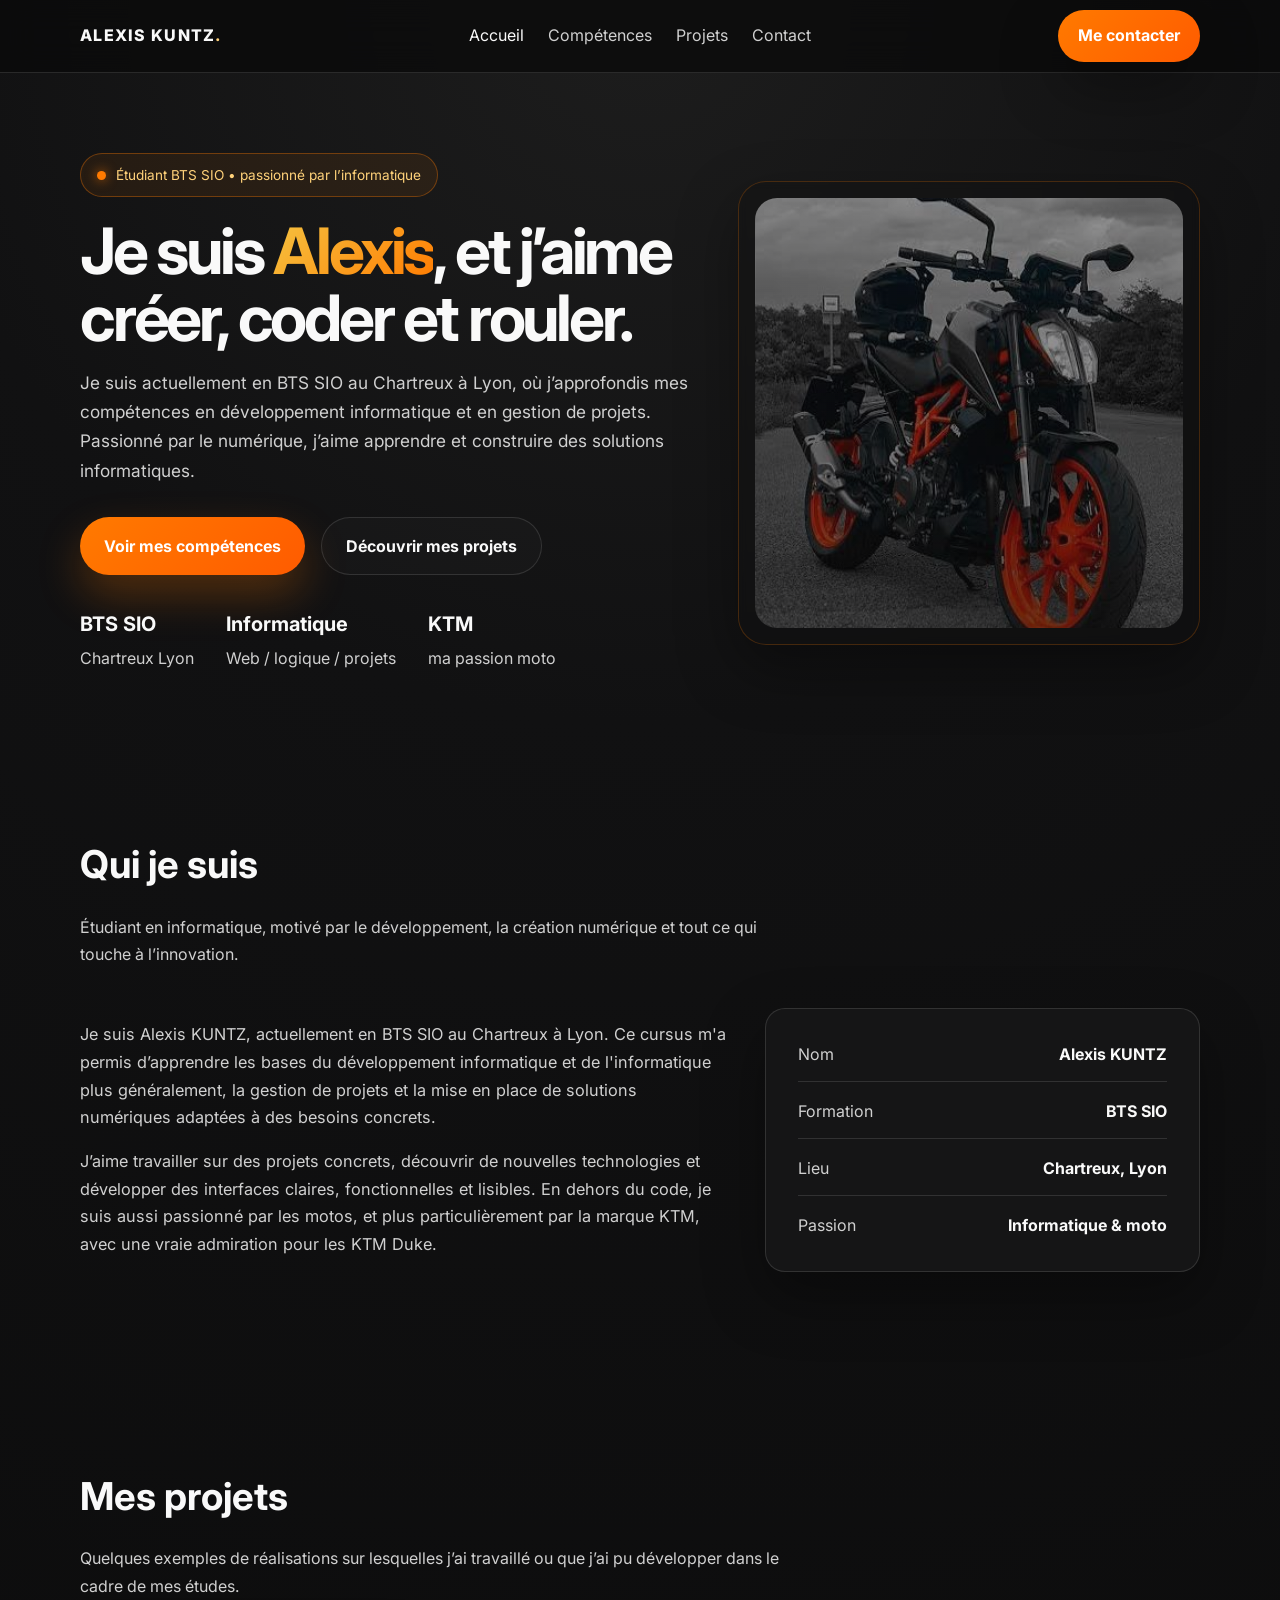
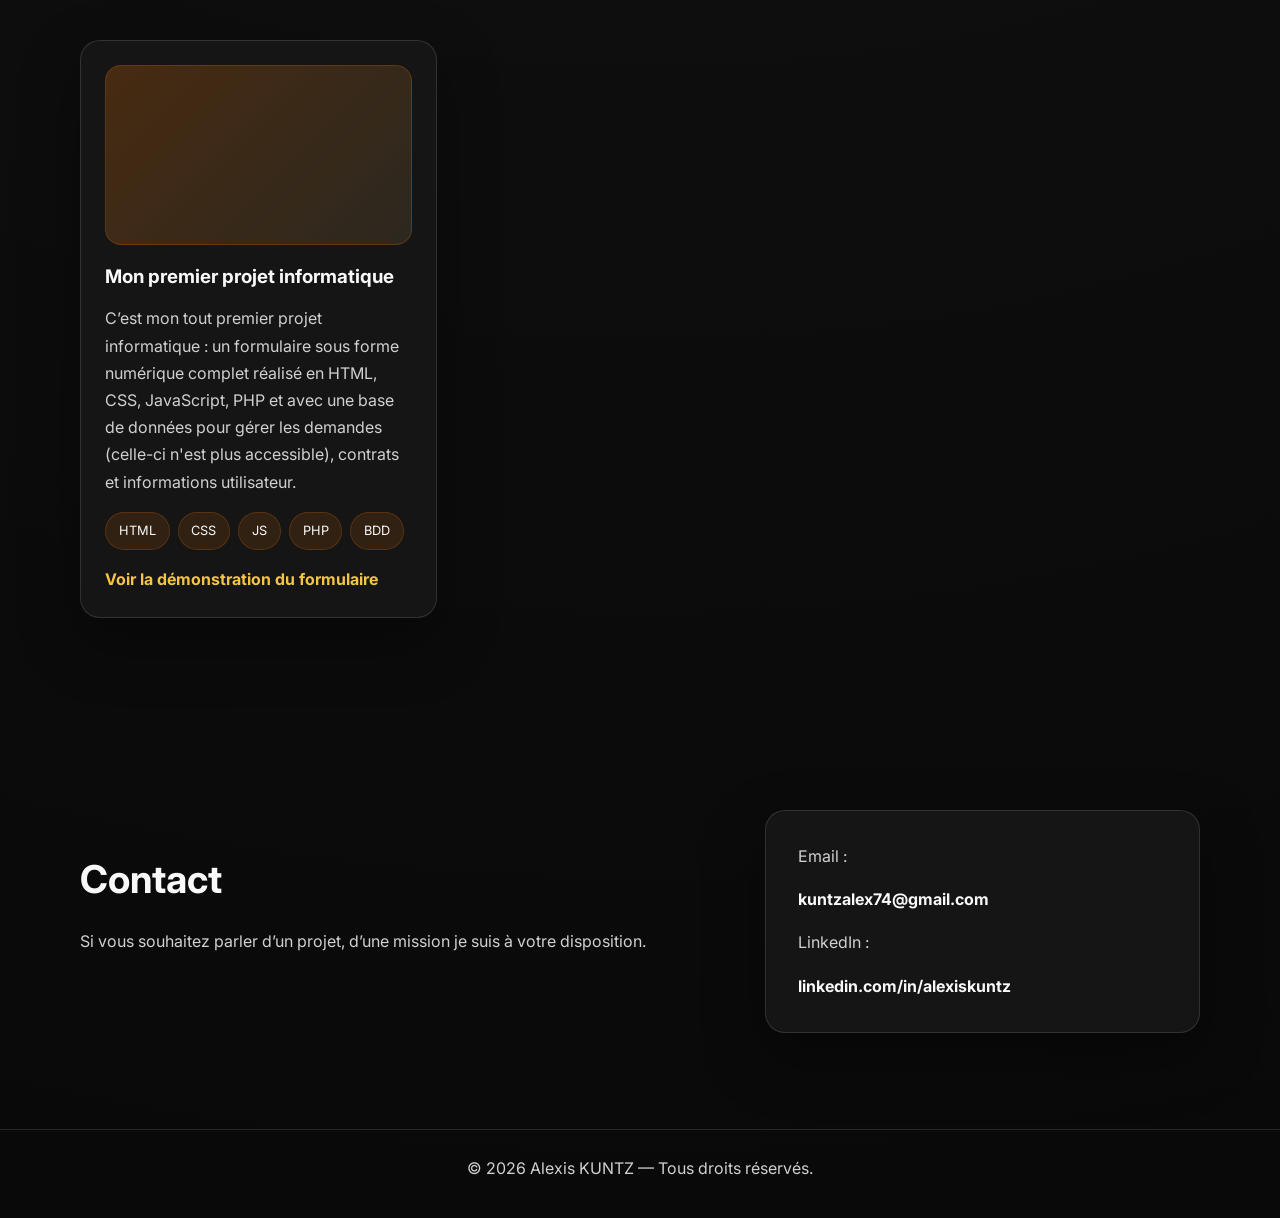
==== commit 461aefa1: "Corriger le lien de contact" ====
--- a/index.html
+++ b/index.html
@@ -295,7 +295,7 @@
 
               <a
                 class="contact-link"
-                href="mailto:alexiskuntz@email.com"
+                href="mailto:kuntzalex74@gmail.com"
               >
                 kuntzalex74@gmail.com
               </a>
--- a/styles.css
+++ b/styles.css
@@ -430,7 +430,7 @@
       rgba(10, 10, 11, 0.38),
       rgba(10, 10, 11, 0.58)
     ),
-    url("../image.png");
+    url("assets/ktm.png");
 
   background-size: cover;
 
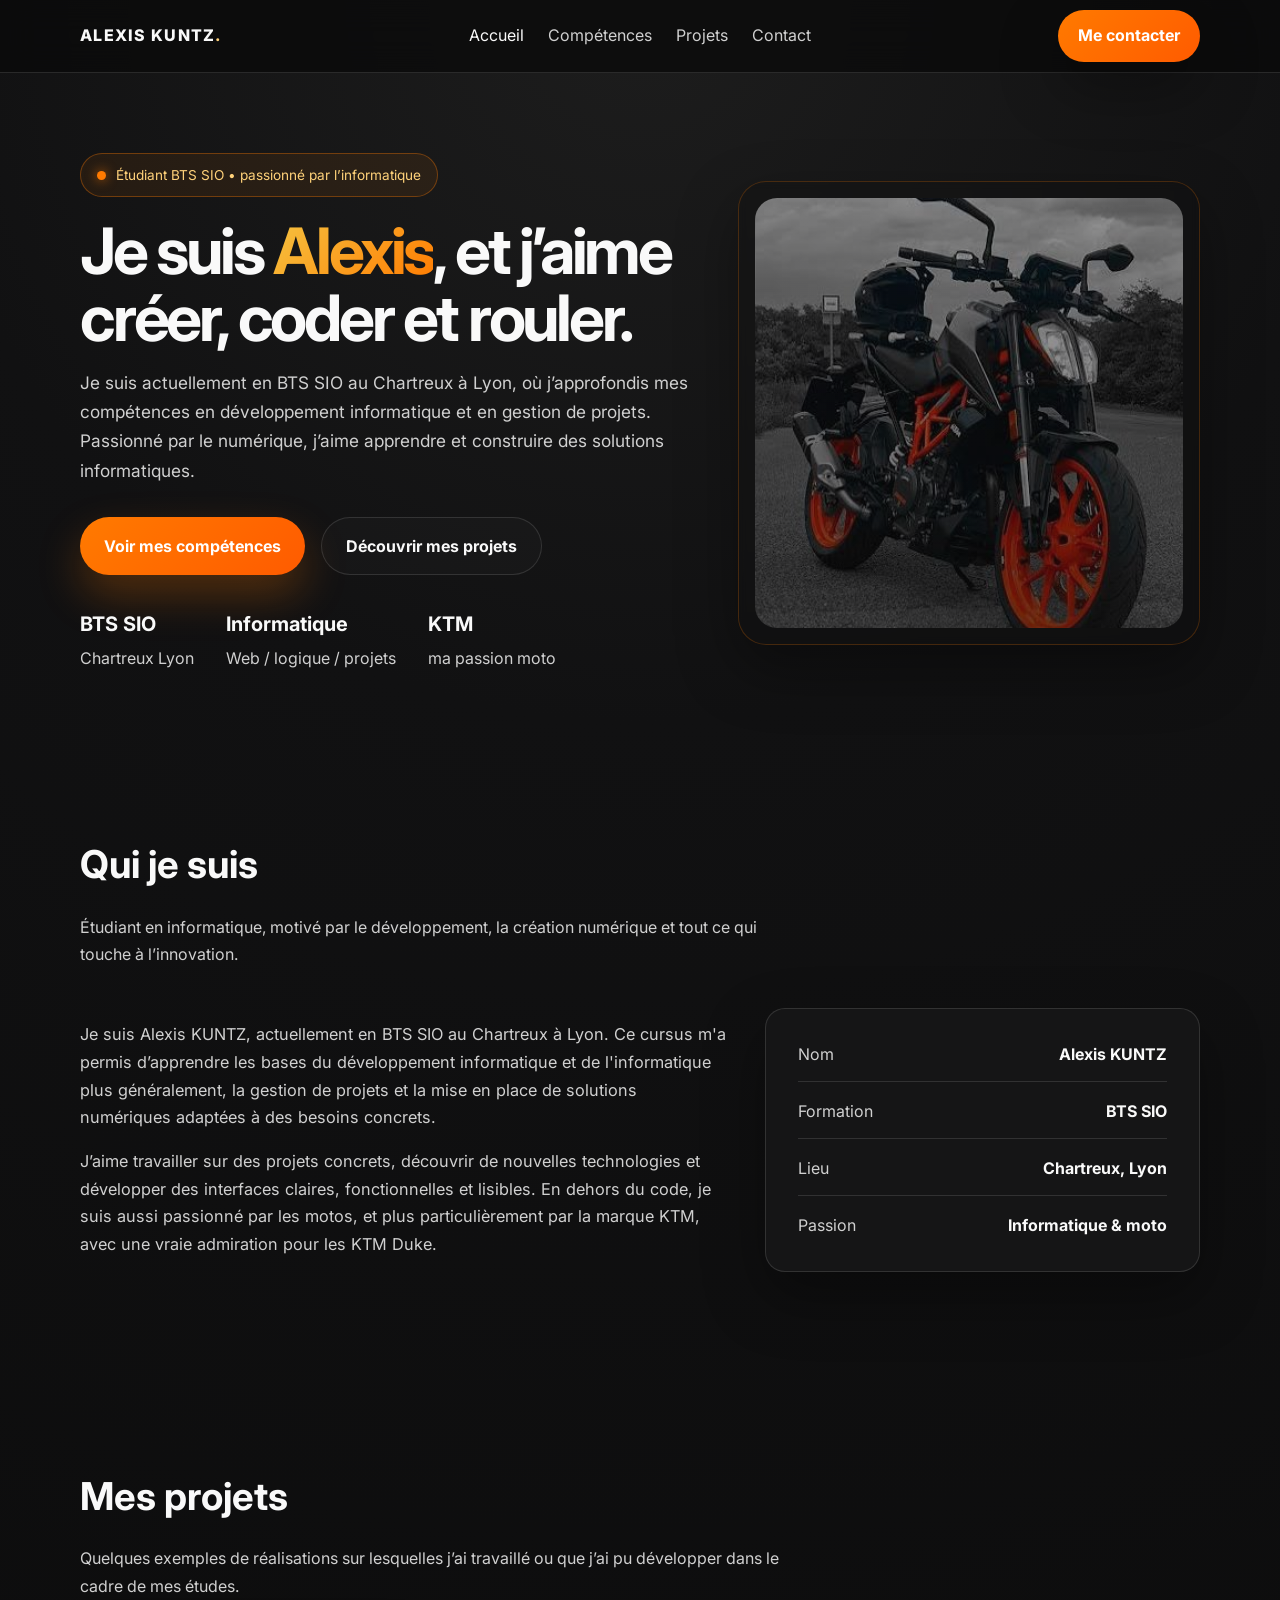
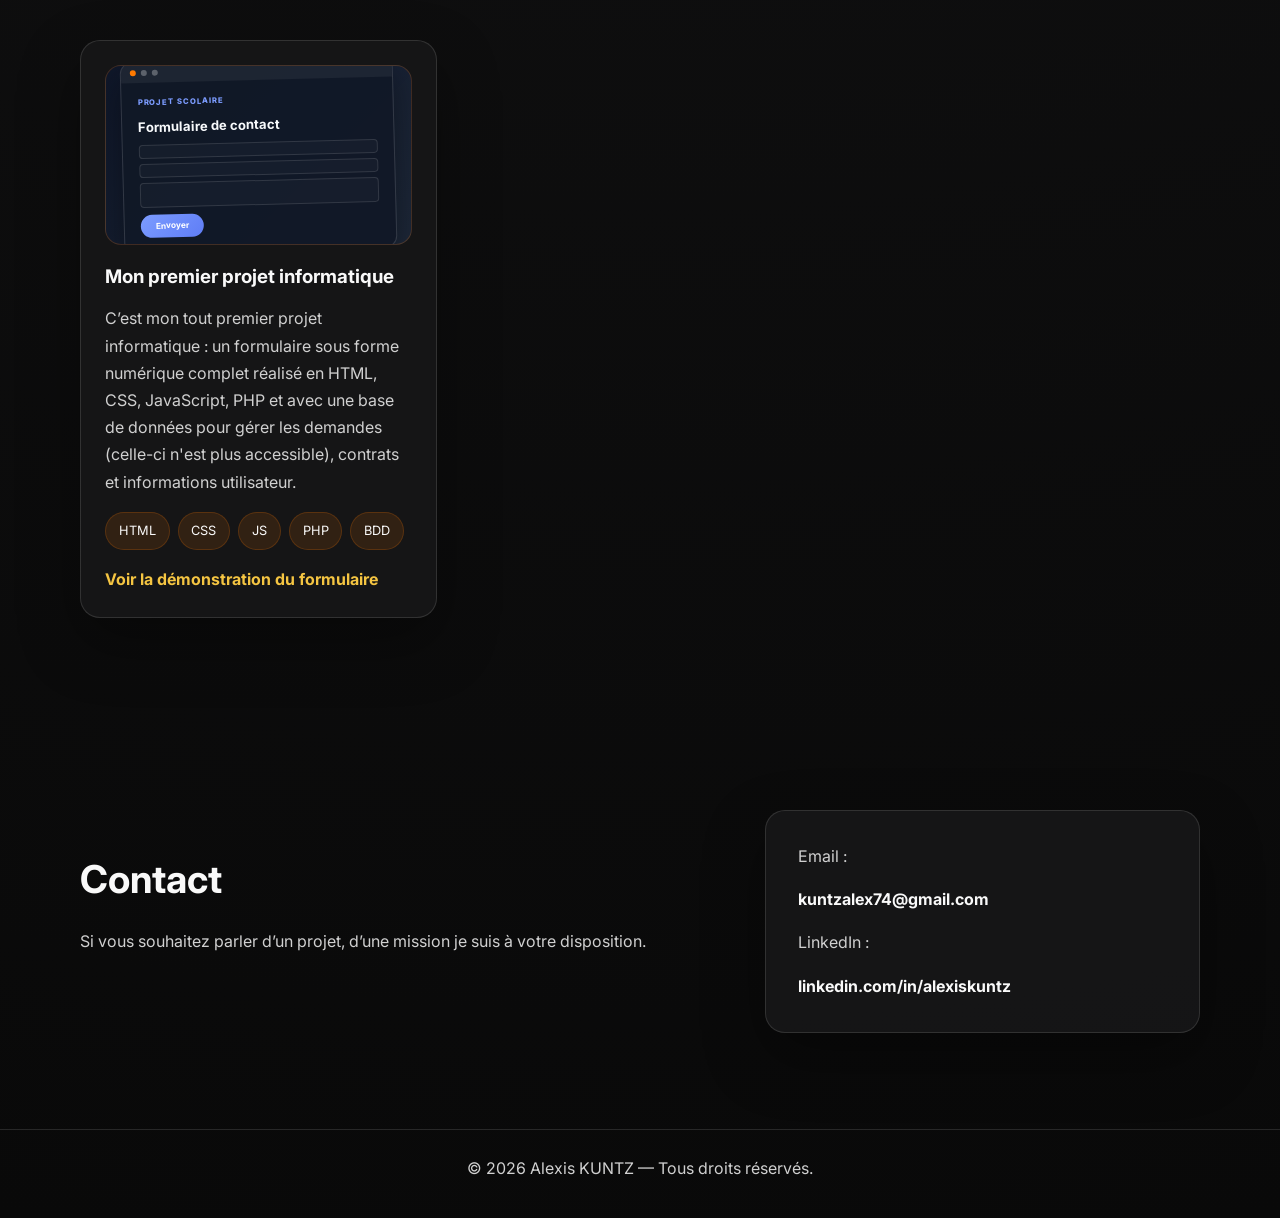
==== commit bb4afe6a: "Ajouter un aperçu au projet formulaire" ====
--- a/index.html
+++ b/index.html
@@ -230,7 +230,21 @@
 
             <article class="project-card">
 
-              <div class="project-visual project-form"></div>
+              <div class="project-visual project-form" aria-label="Aperçu du formulaire de contact">
+                <div class="form-preview-window" aria-hidden="true">
+                  <div class="form-preview-bar">
+                    <span></span><span></span><span></span>
+                  </div>
+                  <div class="form-preview-content">
+                    <small>PROJET SCOLAIRE</small>
+                    <strong>Formulaire de contact</strong>
+                    <div class="form-preview-fields">
+                      <i></i><i></i><i class="is-message"></i>
+                    </div>
+                    <b>Envoyer</b>
+                  </div>
+                </div>
+              </div>
 
               <h3>
                 Mon premier projet informatique
--- a/styles.css
+++ b/styles.css
@@ -569,14 +569,133 @@
 }
 
 
-.project-form {
-  background:
-    linear-gradient(
-      135deg,
-      rgba(255, 122, 0, 0.22),
-      rgba(255, 211, 122, 0.1)
-    );
-}
+.project-form {
+  background:
+    linear-gradient(
+      135deg,
+      rgba(15, 23, 42, 0.98),
+      rgba(30, 41, 59, 0.94)
+    );
+
+  display: grid;
+
+  place-items: center;
+
+  padding: 1rem;
+
+  overflow: hidden;
+}
+
+
+.form-preview-window {
+  width: min(100%, 310px);
+
+  border: 1px solid rgba(255, 255, 255, 0.14);
+
+  border-radius: 12px;
+
+  overflow: hidden;
+
+  background: rgba(17, 24, 39, 0.96);
+
+  box-shadow: 0 16px 35px rgba(0, 0, 0, 0.38);
+
+  transform: rotate(-1.5deg);
+}
+
+
+.form-preview-bar {
+  display: flex;
+
+  gap: 5px;
+
+  padding: 7px 9px;
+
+  background: rgba(255, 255, 255, 0.055);
+}
+
+
+.form-preview-bar span {
+  width: 6px;
+
+  height: 6px;
+
+  border-radius: 50%;
+
+  background: rgba(255, 255, 255, 0.28);
+}
+
+
+.form-preview-bar span:first-child {
+  background: var(--primary);
+}
+
+
+.form-preview-content {
+  display: grid;
+
+  gap: 7px;
+
+  padding: 13px 16px 15px;
+}
+
+
+.form-preview-content small {
+  color: #7c9cff;
+
+  font-size: 0.48rem;
+
+  font-weight: 800;
+
+  letter-spacing: 0.12em;
+}
+
+
+.form-preview-content strong {
+  color: #f8fafc;
+
+  font-size: 0.82rem;
+}
+
+
+.form-preview-fields {
+  display: grid;
+
+  gap: 5px;
+}
+
+
+.form-preview-fields i {
+  display: block;
+
+  height: 14px;
+
+  border: 1px solid rgba(255, 255, 255, 0.12);
+
+  border-radius: 4px;
+
+  background: rgba(255, 255, 255, 0.025);
+}
+
+
+.form-preview-fields i.is-message {
+  height: 25px;
+}
+
+
+.form-preview-content b {
+  justify-self: start;
+
+  padding: 4px 15px;
+
+  border-radius: 999px;
+
+  background: linear-gradient(135deg, #7c9cff, #5f7df6);
+
+  color: white;
+
+  font-size: 0.52rem;
+}
 
 
 .project-app {
@@ -4323,6 +4442,547 @@
     padding: 1.4rem;
   }
 }
+
+
+/* ==============================================================
+   APPLICATION PYTHON RTS — GÉNÉRATEUR EXCEL VERS XML
+   ============================================================== */
+
+.rts-app-page {
+  --rts-orange: #ff6b00;
+  --rts-orange-soft: rgba(255, 107, 0, 0.14);
+  --rts-panel: #111113;
+  --rts-line: rgba(255, 255, 255, 0.12);
+  overflow: hidden;
+  color: #f7f7f7;
+  background: #09090a;
+}
+
+.rts-app-hero {
+  position: relative;
+  min-height: 760px;
+  padding: 150px 0 95px;
+  overflow: hidden;
+  background:
+    radial-gradient(circle at 78% 28%, rgba(255, 107, 0, 0.16), transparent 31%),
+    linear-gradient(135deg, #080808 0%, #11100e 58%, #090909 100%);
+}
+
+.rts-app-hero::after {
+  content: "PY";
+  position: absolute;
+  right: -1.5vw;
+  bottom: -7vw;
+  font-size: clamp(15rem, 29vw, 34rem);
+  font-weight: 900;
+  line-height: 0.8;
+  color: rgba(255, 255, 255, 0.025);
+  pointer-events: none;
+}
+
+.rts-app-hero-grid {
+  position: absolute;
+  inset: 0;
+  opacity: 0.36;
+  background-image:
+    linear-gradient(rgba(255, 107, 0, 0.08) 1px, transparent 1px),
+    linear-gradient(90deg, rgba(255, 107, 0, 0.08) 1px, transparent 1px);
+  background-size: 74px 74px;
+  mask-image: linear-gradient(to bottom, transparent, #000 22%, #000 72%, transparent);
+}
+
+.rts-app-hero-content {
+  position: relative;
+  z-index: 1;
+}
+
+.rts-app-tags {
+  display: flex;
+  flex-wrap: wrap;
+  gap: 10px;
+  margin: 54px 0 22px;
+}
+
+.rts-app-tags span {
+  padding: 9px 15px;
+  border: 1px solid rgba(255, 107, 0, 0.42);
+  border-radius: 3px 13px 3px 13px;
+  color: #ffd2b2;
+  background: rgba(255, 107, 0, 0.07);
+  font-size: 0.76rem;
+  font-weight: 800;
+  letter-spacing: 0.08em;
+  text-transform: uppercase;
+}
+
+.rts-app-hero-layout {
+  display: grid;
+  grid-template-columns: minmax(0, 1.2fr) minmax(330px, 0.8fr);
+  gap: clamp(45px, 7vw, 100px);
+  align-items: center;
+}
+
+.rts-app-kicker,
+.rts-app-card-label {
+  color: var(--rts-orange);
+  font-size: 0.82rem;
+  font-weight: 900;
+  letter-spacing: 0.12em;
+  text-transform: uppercase;
+}
+
+.rts-app-hero h1 {
+  max-width: 820px;
+  margin: 13px 0 24px;
+  font-size: clamp(3.2rem, 6.2vw, 6.9rem);
+  line-height: 0.92;
+  letter-spacing: -0.065em;
+}
+
+.rts-app-hero h1 em {
+  color: var(--rts-orange);
+  font-style: normal;
+}
+
+.rts-app-lead {
+  max-width: 760px;
+  color: #d1d1d5;
+  font-size: clamp(1.05rem, 1.55vw, 1.3rem);
+  line-height: 1.75;
+}
+
+.rts-app-status {
+  display: inline-flex;
+  align-items: center;
+  gap: 11px;
+  margin-top: 30px;
+  padding: 12px 17px;
+  border: 1px solid rgba(255, 107, 0, 0.3);
+  border-radius: 999px;
+  color: #f2f2f2;
+  background: rgba(10, 10, 10, 0.76);
+  font-size: 0.9rem;
+  font-weight: 700;
+}
+
+.rts-app-status span {
+  width: 9px;
+  height: 9px;
+  border-radius: 50%;
+  background: var(--rts-orange);
+  box-shadow: 0 0 0 6px rgba(255, 107, 0, 0.13), 0 0 22px var(--rts-orange);
+}
+
+.rts-app-window {
+  transform: rotate(1.2deg);
+  overflow: hidden;
+  border: 1px solid rgba(255, 107, 0, 0.42);
+  border-radius: 5px 28px 5px 28px;
+  background: #151515;
+  box-shadow: 0 32px 80px rgba(0, 0, 0, 0.52), 18px 18px 0 rgba(255, 107, 0, 0.075);
+}
+
+.rts-app-window-bar {
+  display: flex;
+  align-items: center;
+  gap: 7px;
+  min-height: 48px;
+  padding: 0 18px;
+  border-bottom: 1px solid var(--rts-line);
+  background: #0d0d0e;
+}
+
+.rts-app-window-bar > span {
+  width: 9px;
+  height: 9px;
+  border-radius: 50%;
+  background: #3b3b3d;
+}
+
+.rts-app-window-bar > span:first-child {
+  background: var(--rts-orange);
+}
+
+.rts-app-window-bar strong {
+  margin-left: auto;
+  color: #a8a8ad;
+  font-size: 0.73rem;
+  letter-spacing: 0.08em;
+  text-transform: uppercase;
+}
+
+.rts-app-window-body {
+  display: grid;
+  gap: 14px;
+  padding: 32px;
+}
+
+.rts-app-window-body p {
+  margin-bottom: 6px;
+  font-size: 1.25rem;
+  font-weight: 850;
+}
+
+.rts-app-window-body div {
+  padding: 14px 16px;
+  border: 1px solid var(--rts-line);
+  border-radius: 4px 12px 4px 12px;
+  color: #c7c7ca;
+  background: #0e0e0f;
+}
+
+.rts-app-window-body button {
+  margin-top: 8px;
+  padding: 14px;
+  border: 0;
+  border-radius: 3px 12px 3px 12px;
+  color: #fff;
+  background: linear-gradient(135deg, #ff6b00, #e84900);
+  font: inherit;
+  font-weight: 850;
+}
+
+.rts-app-window-body small {
+  color: #85858b;
+  text-align: center;
+}
+
+.rts-app-facts {
+  display: grid;
+  grid-template-columns: repeat(4, 1fr);
+  border-right: 1px solid var(--rts-line);
+  border-bottom: 1px solid var(--rts-line);
+}
+
+.rts-app-facts article {
+  min-height: 145px;
+  padding: 30px;
+  border-top: 1px solid var(--rts-line);
+  border-left: 1px solid var(--rts-line);
+  background: #0d0d0f;
+}
+
+.rts-app-facts span {
+  display: block;
+  margin-bottom: 18px;
+  color: var(--rts-orange);
+  font-size: 0.72rem;
+  font-weight: 900;
+  letter-spacing: 0.1em;
+  text-transform: uppercase;
+}
+
+.rts-app-facts strong {
+  font-size: 1.02rem;
+  line-height: 1.45;
+}
+
+.rts-app-overview,
+.rts-app-technical {
+  display: grid;
+  grid-template-columns: minmax(0, 1fr) minmax(350px, 0.78fr);
+  gap: clamp(55px, 8vw, 120px);
+  align-items: start;
+  padding-top: 120px;
+  padding-bottom: 120px;
+}
+
+.rts-app-section-copy h2,
+.rts-app-section-heading h2,
+.rts-app-adoption h2,
+.rts-app-cta h2 {
+  margin-top: 12px;
+  font-size: clamp(2.35rem, 4.3vw, 4.8rem);
+  line-height: 1.02;
+  letter-spacing: -0.05em;
+}
+
+.rts-app-section-copy > p,
+.rts-app-adoption p {
+  color: #bdbdc2;
+  font-size: 1.04rem;
+  line-height: 1.85;
+}
+
+.rts-app-section-copy h2 + p {
+  margin-top: 30px;
+}
+
+.rts-app-section-copy > p + p,
+.rts-app-adoption p + p {
+  margin-top: 18px;
+}
+
+.rts-app-impact-card {
+  padding: 32px;
+  border: 1px solid rgba(255, 107, 0, 0.35);
+  border-radius: 4px 24px 4px 24px;
+  background: linear-gradient(145deg, rgba(255, 107, 0, 0.13), #101011 42%);
+}
+
+.rts-app-impact-card > div {
+  padding: 21px 0;
+  border-bottom: 1px solid var(--rts-line);
+}
+
+.rts-app-impact-card > div:last-child {
+  border-bottom: 0;
+  padding-bottom: 0;
+}
+
+.rts-app-impact-card strong {
+  font-size: 1.15rem;
+}
+
+.rts-app-impact-card p {
+  margin-top: 6px;
+  color: #aaaab0;
+  line-height: 1.6;
+}
+
+.rts-app-workflow,
+.rts-app-adoption {
+  padding: 115px 0;
+  border-top: 1px solid var(--rts-line);
+  border-bottom: 1px solid var(--rts-line);
+  background:
+    linear-gradient(110deg, rgba(255, 107, 0, 0.08), transparent 42%),
+    #0d0d0f;
+}
+
+.rts-app-section-heading {
+  max-width: 950px;
+  margin-bottom: 52px;
+}
+
+.rts-app-steps {
+  display: grid;
+  grid-template-columns: repeat(4, 1fr);
+  gap: 14px;
+}
+
+.rts-app-steps article,
+.rts-app-skills-grid article {
+  position: relative;
+  min-height: 265px;
+  padding: 29px;
+  overflow: hidden;
+  border: 1px solid var(--rts-line);
+  border-radius: 3px 18px 3px 18px;
+  background: #111113;
+}
+
+.rts-app-steps article::after {
+  content: "";
+  position: absolute;
+  right: 0;
+  bottom: 0;
+  width: 44%;
+  height: 4px;
+  background: var(--rts-orange);
+}
+
+.rts-app-steps article > span,
+.rts-app-skills-grid article > span {
+  display: grid;
+  place-items: center;
+  width: 45px;
+  height: 45px;
+  margin-bottom: 35px;
+  border: 1px solid rgba(255, 107, 0, 0.45);
+  border-radius: 2px 13px 2px 13px;
+  color: var(--rts-orange);
+  font-weight: 900;
+}
+
+.rts-app-steps h3,
+.rts-app-skills-grid h3 {
+  margin-bottom: 12px;
+  font-size: 1.3rem;
+}
+
+.rts-app-steps p,
+.rts-app-skills-grid p,
+.rts-app-tech-list p {
+  color: #aaaab0;
+  line-height: 1.7;
+}
+
+.rts-app-steps code {
+  color: #ffb985;
+}
+
+.rts-app-tech-list {
+  display: grid;
+  grid-template-columns: repeat(2, 1fr);
+  gap: 12px;
+  margin-top: 34px;
+}
+
+.rts-app-tech-list article {
+  padding: 19px;
+  border-left: 3px solid var(--rts-orange);
+  background: #111113;
+}
+
+.rts-app-tech-list strong {
+  display: block;
+  margin-bottom: 7px;
+}
+
+.rts-app-code-card {
+  overflow: hidden;
+  border: 1px solid rgba(255, 107, 0, 0.34);
+  border-radius: 4px 22px 4px 22px;
+  background: #0c0c0e;
+  box-shadow: 16px 16px 0 rgba(255, 107, 0, 0.055);
+}
+
+.rts-app-code-title {
+  display: flex;
+  justify-content: space-between;
+  gap: 20px;
+  padding: 15px 20px;
+  border-bottom: 1px solid var(--rts-line);
+  color: #99999f;
+  font-size: 0.74rem;
+  letter-spacing: 0.08em;
+  text-transform: uppercase;
+}
+
+.rts-app-code-title span {
+  color: var(--rts-orange);
+  font-weight: 900;
+}
+
+.rts-app-code-card pre {
+  margin: 0;
+  padding: 27px;
+  overflow-x: auto;
+  color: #dddddf;
+  font-size: 0.83rem;
+  line-height: 1.75;
+}
+
+.rts-app-code-card code {
+  font-family: "SFMono-Regular", Consolas, "Liberation Mono", monospace;
+}
+
+.code-keyword {
+  color: #ff7b22;
+}
+
+.code-string {
+  color: #f6c177;
+}
+
+.rts-app-adoption-grid {
+  display: grid;
+  grid-template-columns: 0.85fr 1fr;
+  gap: clamp(50px, 8vw, 120px);
+}
+
+.rts-app-skills {
+  padding-top: 120px;
+  padding-bottom: 90px;
+}
+
+.rts-app-skills-grid {
+  display: grid;
+  grid-template-columns: repeat(2, 1fr);
+  gap: 18px;
+}
+
+.rts-app-skills-grid article {
+  min-height: 245px;
+  border-color: rgba(255, 107, 0, 0.27);
+}
+
+.rts-app-cta {
+  position: relative;
+  display: flex;
+  align-items: center;
+  justify-content: space-between;
+  gap: 35px;
+  margin-bottom: 115px;
+  padding: 48px;
+  overflow: hidden;
+  border: 1px solid rgba(255, 107, 0, 0.38);
+  border-radius: 4px 24px 4px 24px;
+  background: linear-gradient(120deg, rgba(255, 74, 0, 0.18), rgba(18, 12, 8, 0.78));
+}
+
+.rts-app-cta::before {
+  content: "";
+  position: absolute;
+  top: 0;
+  left: 0;
+  width: 42%;
+  height: 4px;
+  background: var(--rts-orange);
+}
+
+.rts-app-cta h2 {
+  max-width: 800px;
+  font-size: clamp(2rem, 3.4vw, 3.8rem);
+}
+
+@media (max-width: 980px) {
+  .rts-app-hero-layout,
+  .rts-app-overview,
+  .rts-app-technical,
+  .rts-app-adoption-grid {
+    grid-template-columns: 1fr;
+  }
+
+  .rts-app-window {
+    max-width: 620px;
+  }
+
+  .rts-app-facts,
+  .rts-app-steps {
+    grid-template-columns: repeat(2, 1fr);
+  }
+}
+
+@media (max-width: 650px) {
+  .rts-app-hero {
+    min-height: auto;
+    padding: 120px 0 75px;
+  }
+
+  .rts-app-hero h1 {
+    font-size: clamp(2.7rem, 14vw, 4.4rem);
+  }
+
+  .rts-app-facts,
+  .rts-app-steps,
+  .rts-app-tech-list,
+  .rts-app-skills-grid {
+    grid-template-columns: 1fr;
+  }
+
+  .rts-app-overview,
+  .rts-app-technical,
+  .rts-app-workflow,
+  .rts-app-adoption,
+  .rts-app-skills {
+    padding-top: 80px;
+    padding-bottom: 80px;
+  }
+
+  .rts-app-window-body,
+  .rts-app-impact-card,
+  .rts-app-code-card pre {
+    padding: 22px;
+  }
+
+  .rts-app-cta {
+    align-items: flex-start;
+    flex-direction: column;
+    padding: 32px;
+  }
+}
 
 
 /* =========================================================
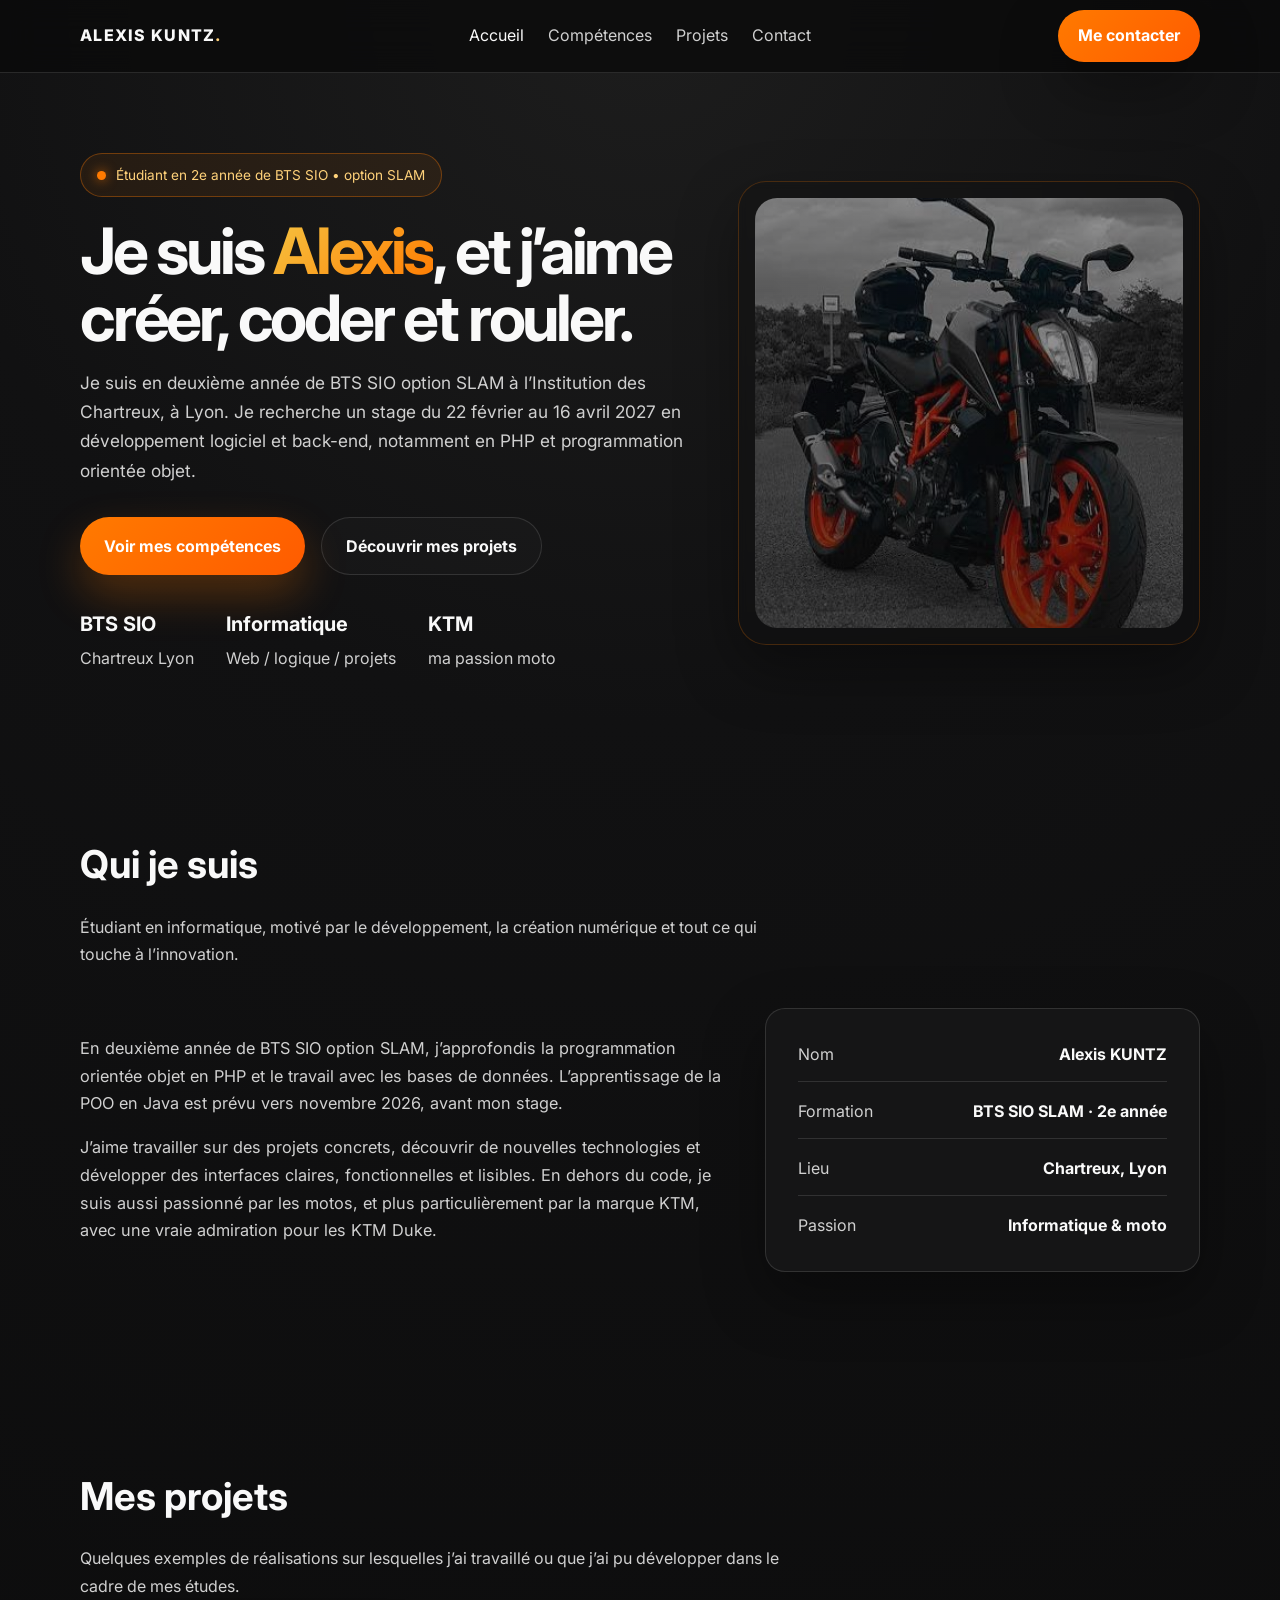
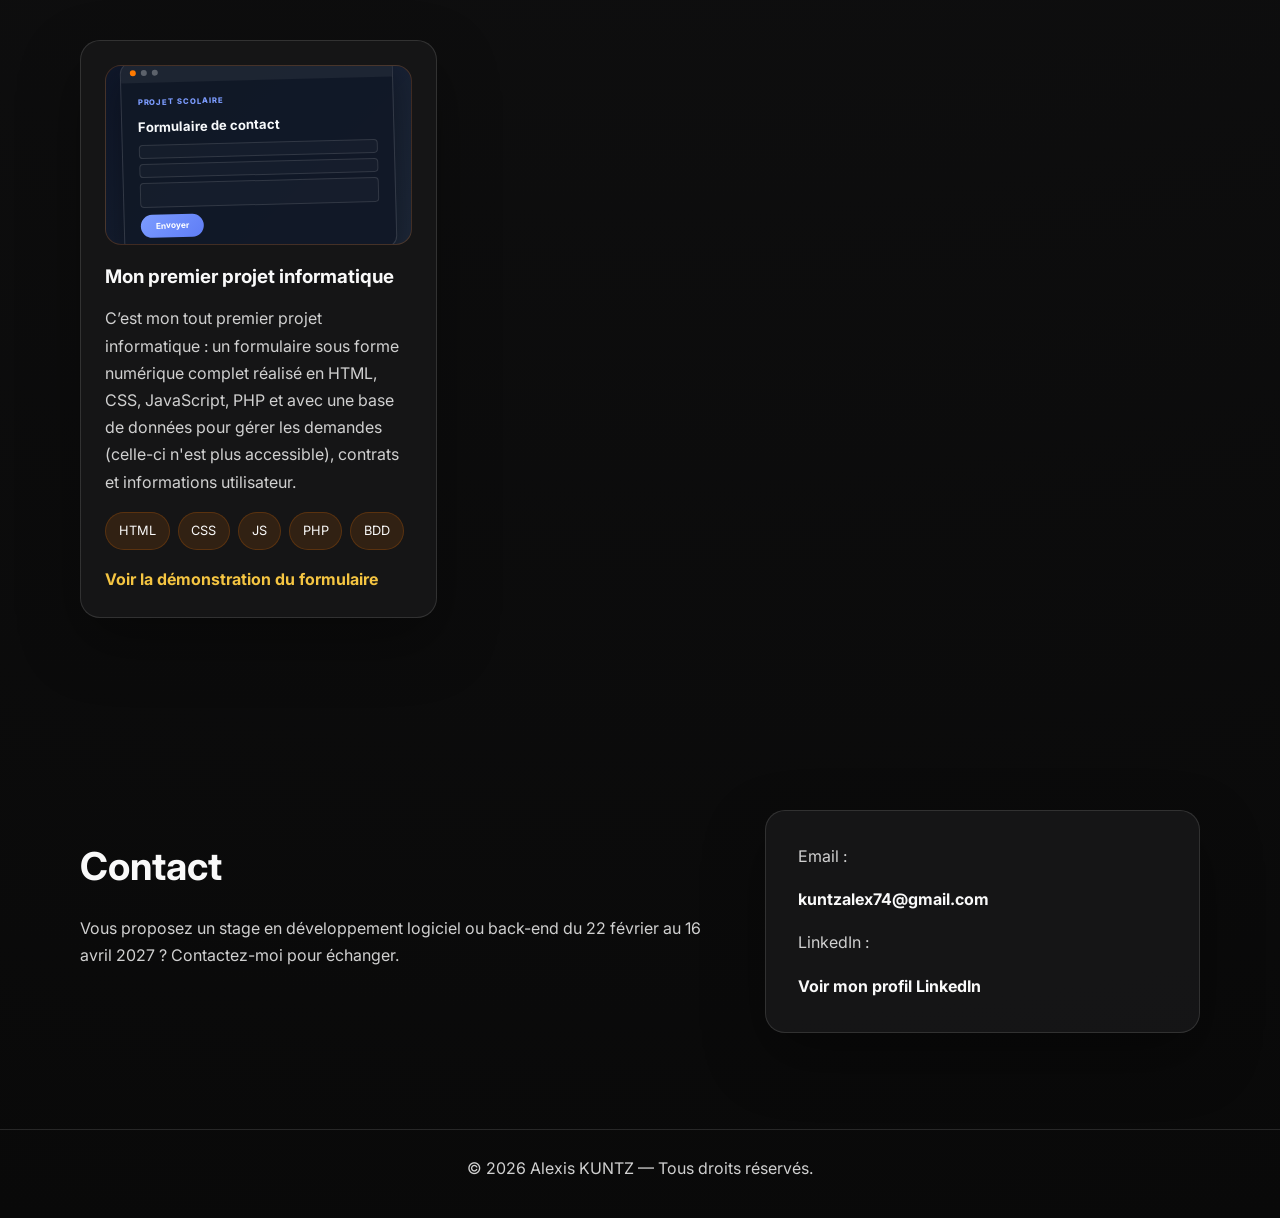
==== commit c1e9e1f8: "Actualiser la formation et la recherche de stage 2027" ====
--- a/index.html
+++ b/index.html
@@ -8,7 +8,7 @@
 
     <meta
       name="description"
-      content="Portfolio d'Alexis KUNTZ, étudiant en BTS SIO passionné par l'informatique et les motos KTM."
+      content="Alexis KUNTZ, étudiant en deuxième année de BTS SIO SLAM, recherche un stage en développement logiciel et back-end du 22 février au 16 avril 2027."
     />
 
     <link rel="preconnect" href="https://fonts.googleapis.com" />
@@ -55,7 +55,7 @@
           <div>
 
             <div class="eyebrow">
-              Étudiant BTS SIO • passionné par l’informatique
+              Étudiant en 2e année de BTS SIO • option SLAM
             </div>
 
             <h1>
@@ -64,10 +64,10 @@
             </h1>
 
             <p>
-              Je suis actuellement en BTS SIO au Chartreux à Lyon, où
-              j’approfondis mes compétences en développement informatique
-              et en gestion de projets. Passionné par le numérique, j’aime
-              apprendre et construire des solutions informatiques.
+              Je suis en deuxième année de BTS SIO option SLAM à
+              l’Institution des Chartreux, à Lyon. Je recherche un stage
+              du 22 février au 16 avril 2027 en développement logiciel
+              et back-end, notamment en PHP et programmation orientée objet.
             </p>
 
 
@@ -157,11 +157,10 @@
             <div class="text-block">
 
               <p>
-                Je suis Alexis KUNTZ, actuellement en BTS SIO au
-                Chartreux à Lyon. Ce cursus m'a permis d’apprendre
-                les bases du développement informatique et de l'informatique plus généralement,
-                la gestion de projets et la mise en place de solutions numériques
-                adaptées à des besoins concrets.
+                En deuxième année de BTS SIO option SLAM, j’approfondis
+                la programmation orientée objet en PHP et le travail avec
+                les bases de données. L’apprentissage de la POO en Java
+                est prévu vers novembre 2026, avant mon stage.
               </p>
 
               <p>
@@ -187,7 +186,7 @@
 
                 <div class="info-item">
                   <span>Formation</span>
-                  <strong>BTS SIO</strong>
+                  <strong>BTS SIO SLAM · 2e année</strong>
                 </div>
 
                 <div class="info-item">
@@ -294,8 +293,8 @@
             </h2>
 
             <p class="section-subtitle">
-              Si vous souhaitez parler d’un projet, d’une mission
-              je suis à votre disposition.
+              Vous proposez un stage en développement logiciel ou back-end
+              du 22 février au 16 avril 2027 ? Contactez-moi pour échanger.
             </p>
 
           </div>
@@ -320,7 +319,7 @@
                 class="contact-link"
                 href="https://www.linkedin.com/in/alexis-kuntz-43b2b3379/"
               >
-                linkedin.com/in/alexiskuntz
+                Voir mon profil LinkedIn
               </a>
 
             </div>
